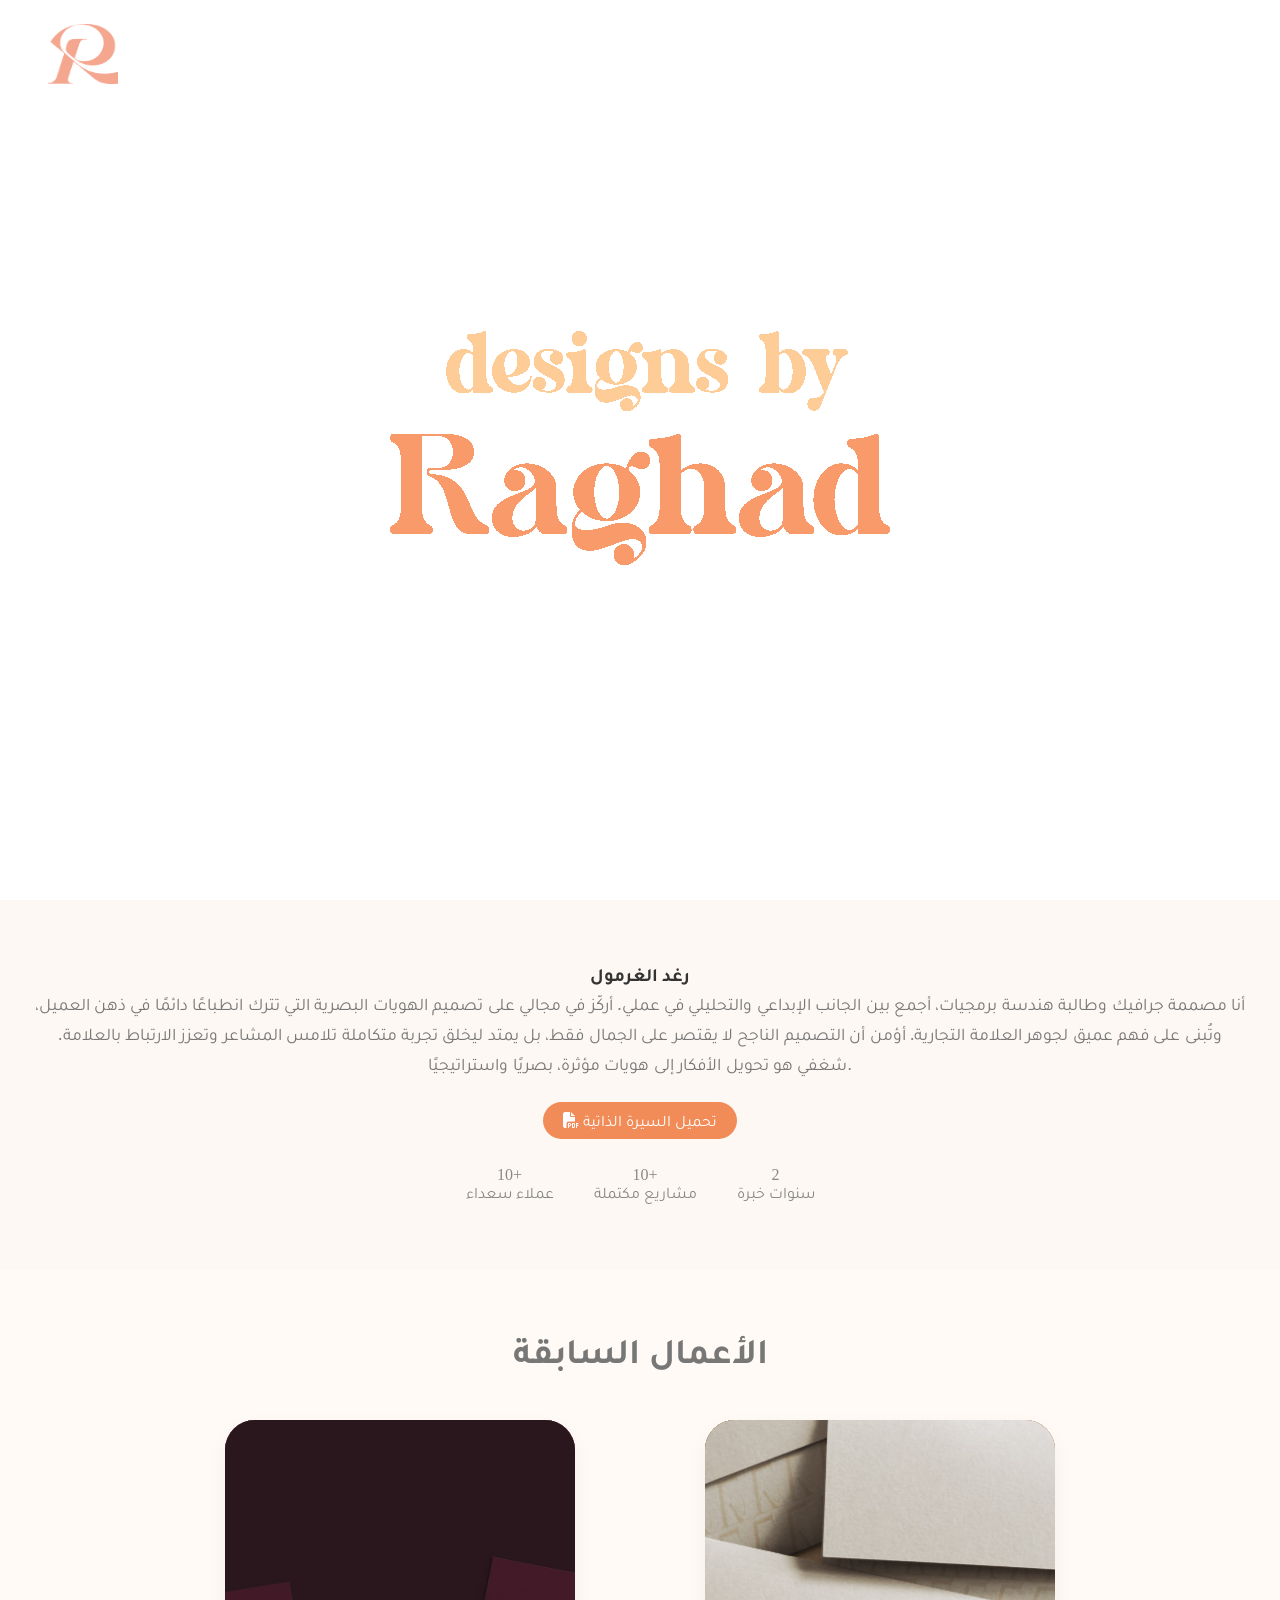
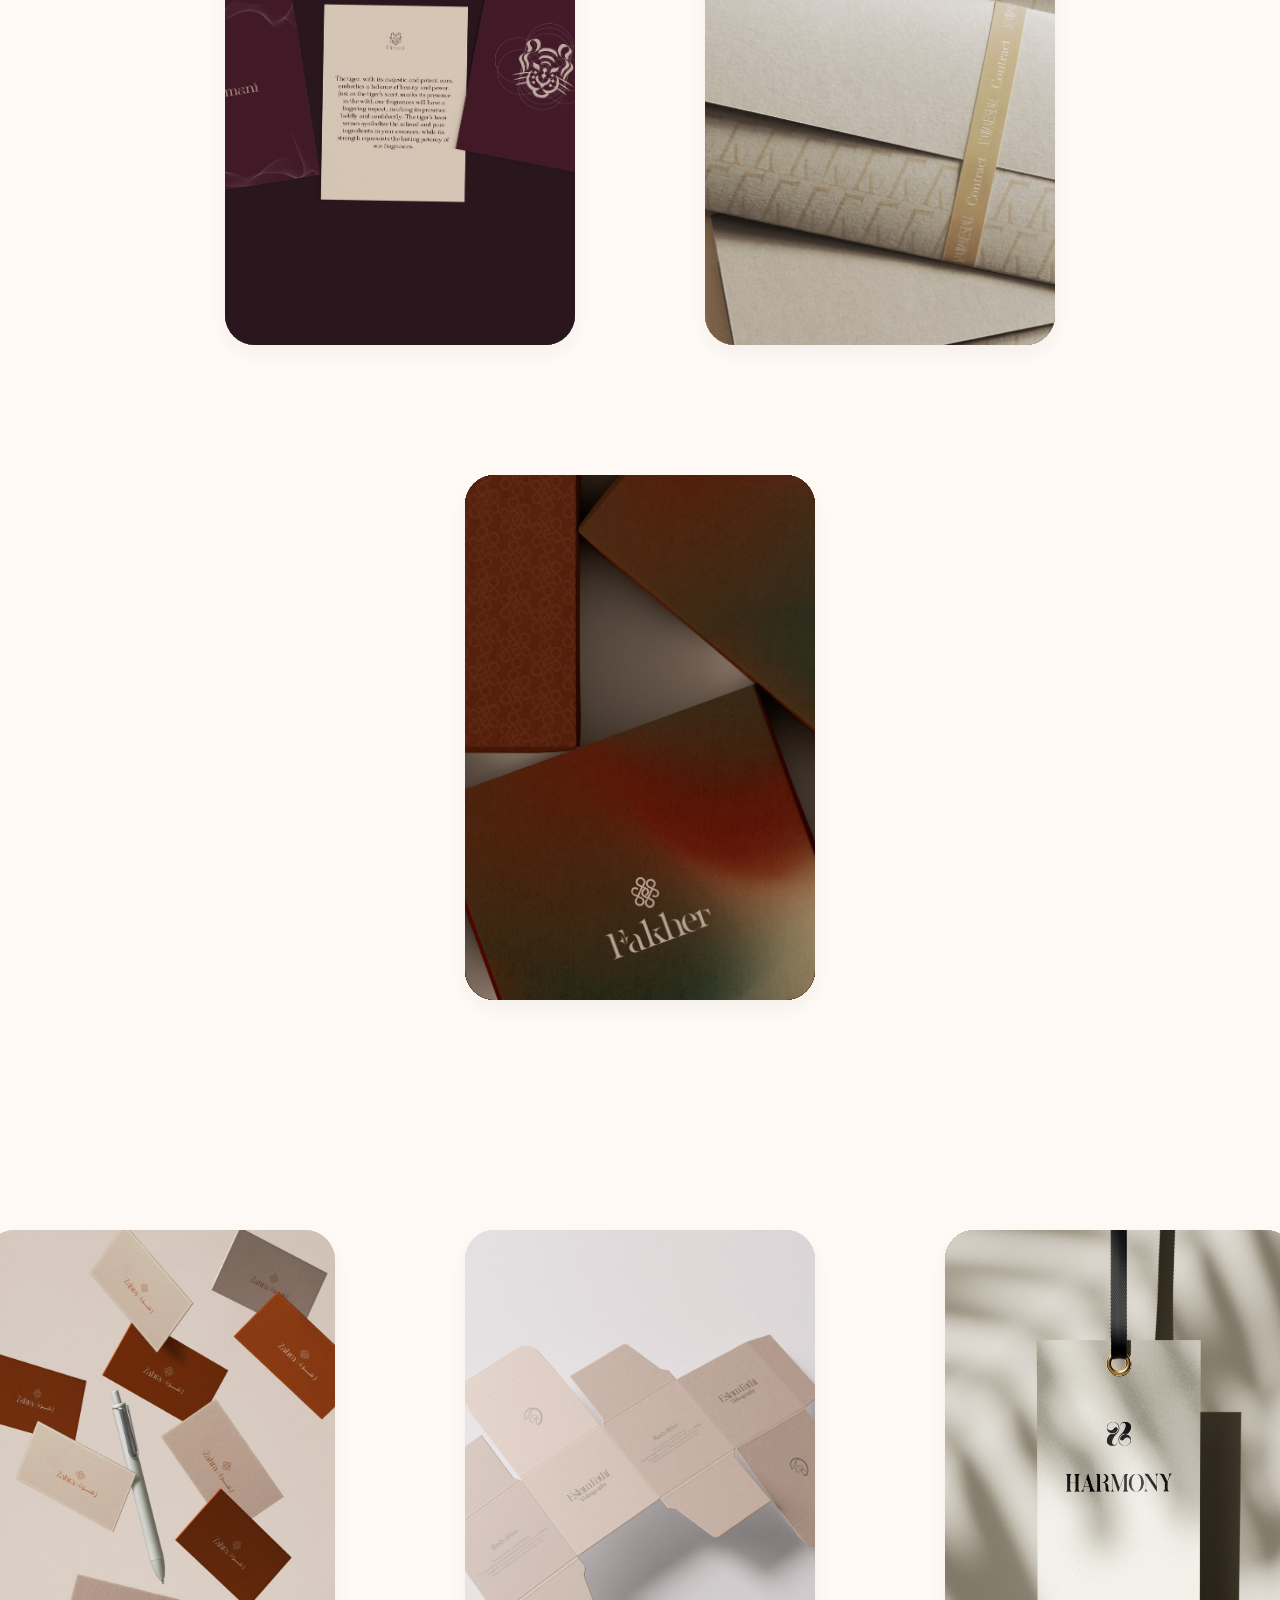
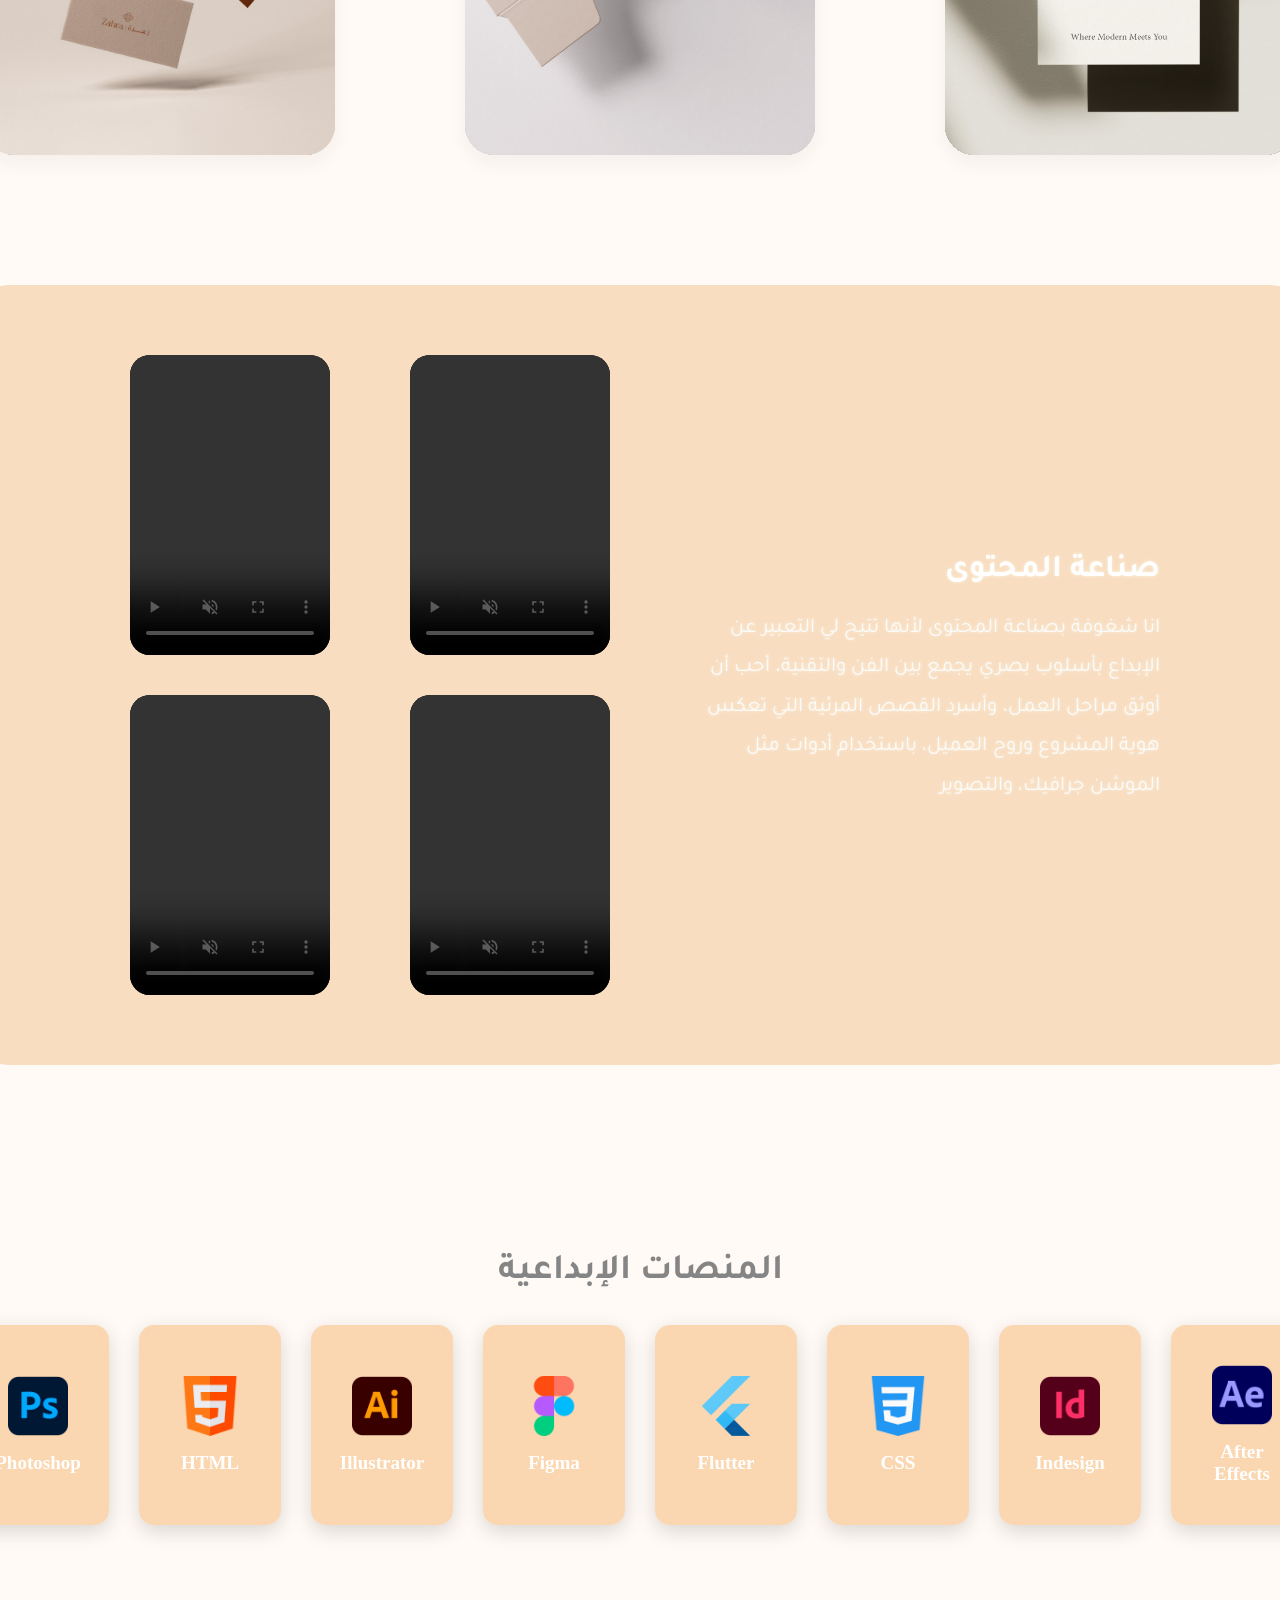
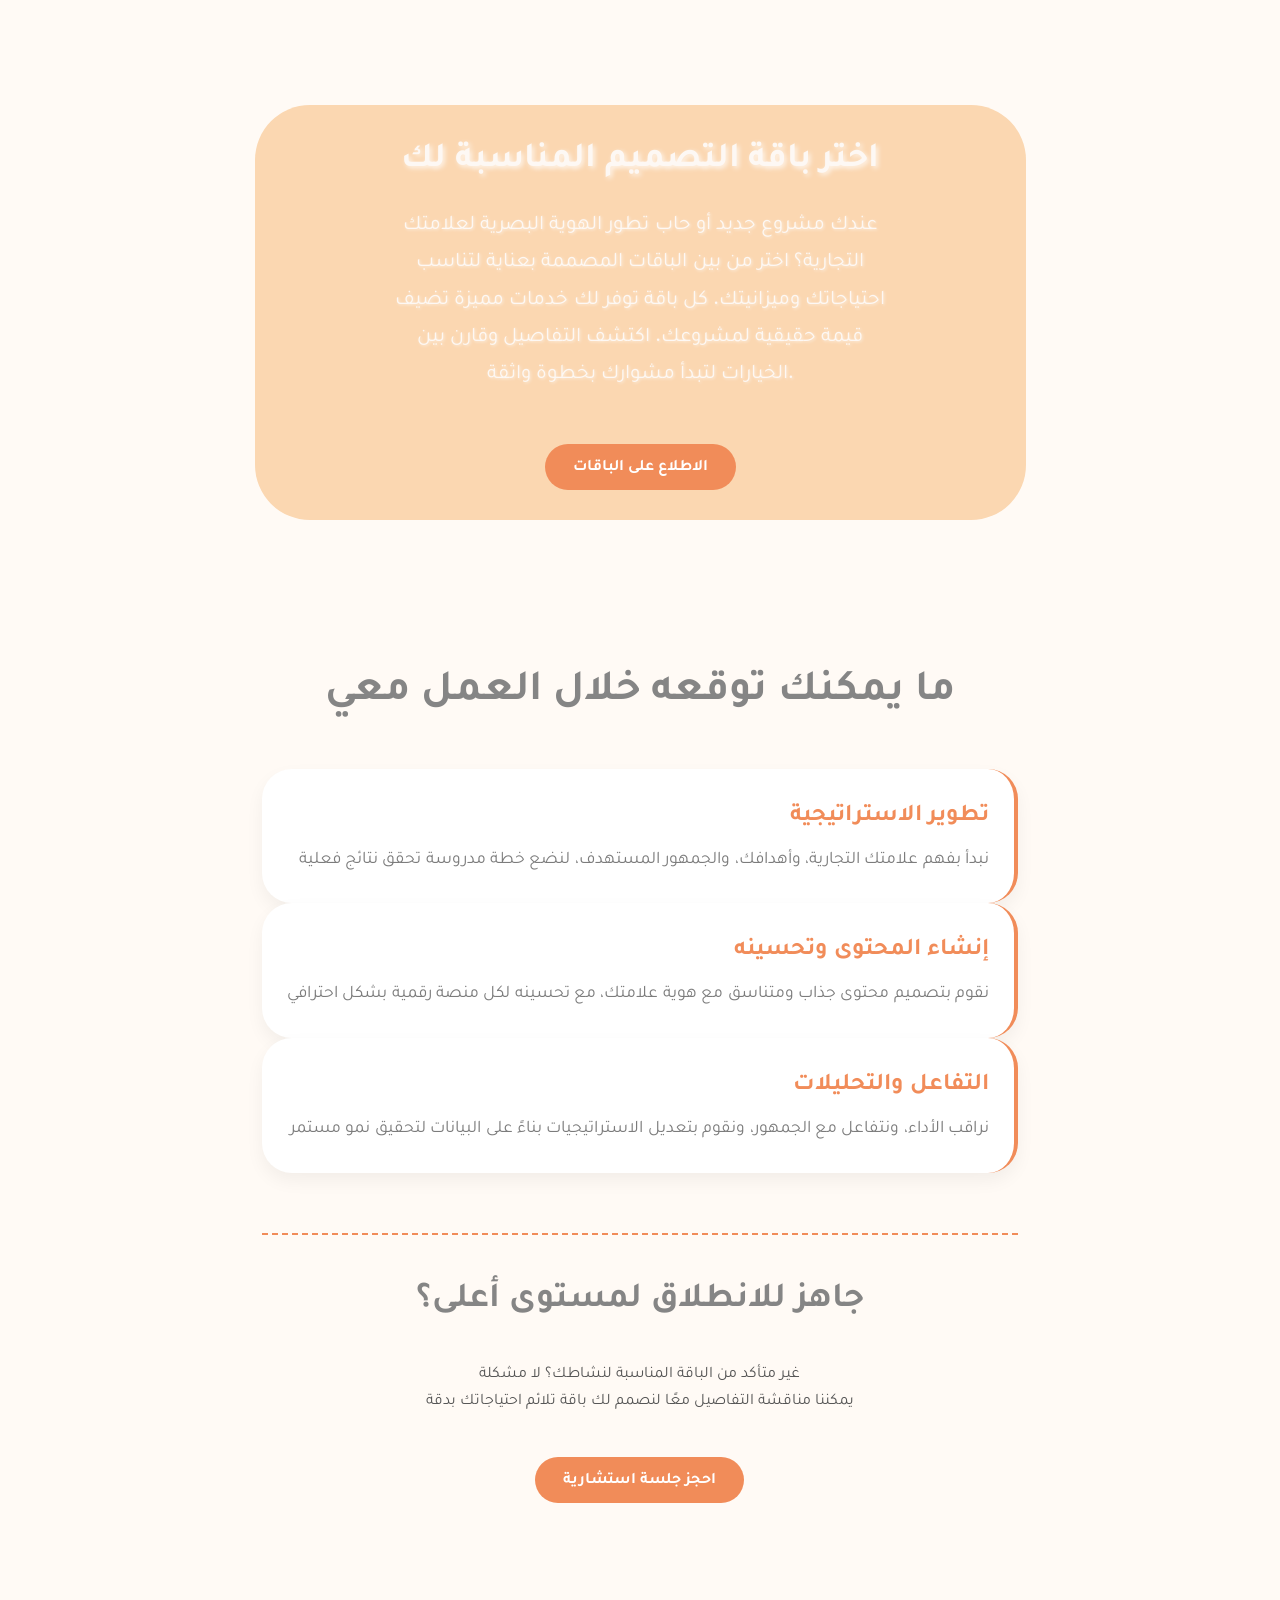
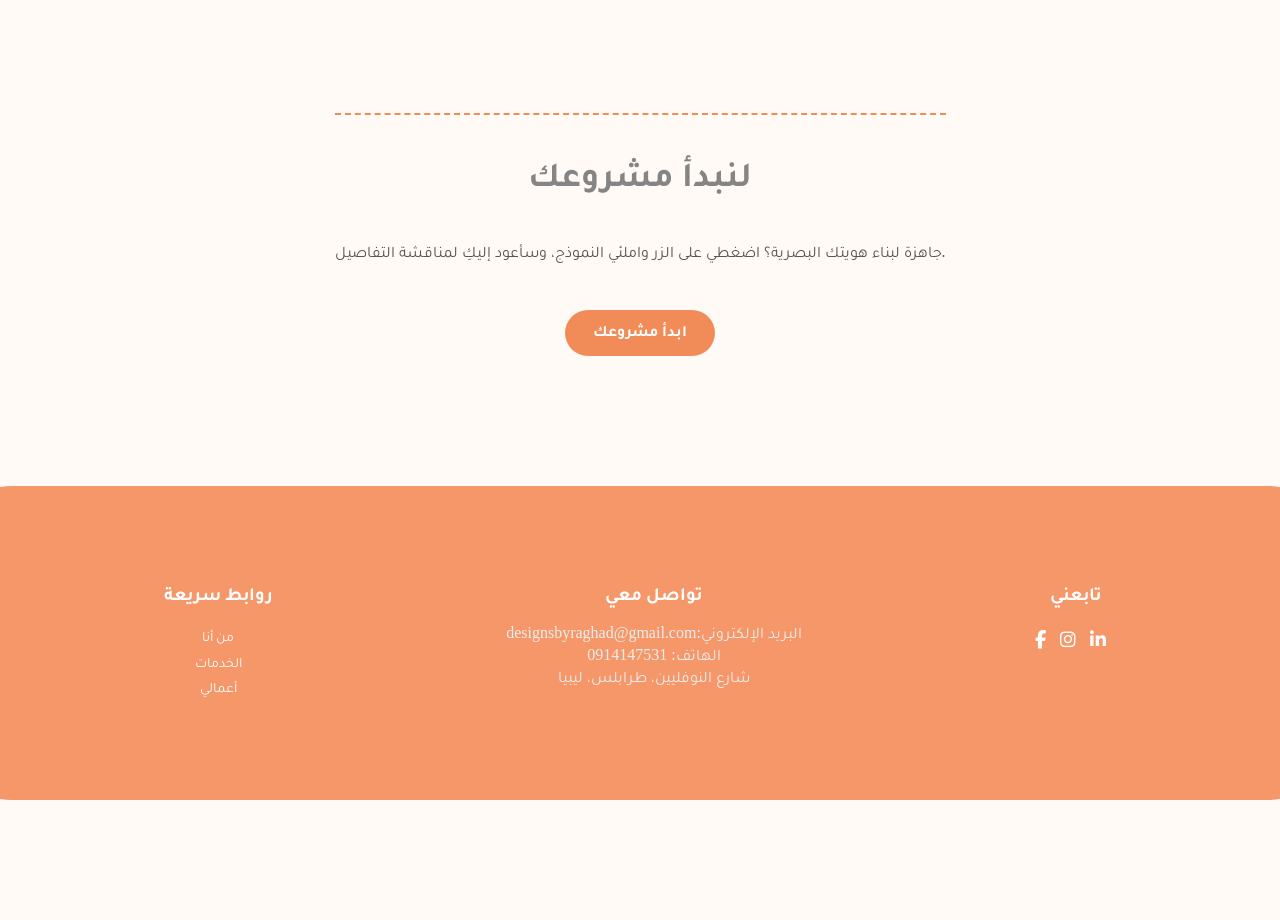
==== index.html @ 09b7739d "Initial commit" ====
<!DOCTYPE html>
<html lang="ar">

<head>
  <meta charset="UTF-8">
  <meta name="viewport" content="width=device-width, initial-scale=1.0">
  <title>رغد الغرمول | مصممة جرافيك — DesignsbyRaghad</title>
  <meta name="description" content="رغد الغرمول — مصممة جرافيك متخصصة في تصميم الهويات البصرية للعلامات التجارية. اطّلعي على أعمالي وابدئي مشروعك.">
  <!-- Social preview (after deploy, change og:image to the full https URL of the image) -->
  <meta property="og:title" content="رغد الغرمول | مصممة جرافيك — DesignsbyRaghad">
  <meta property="og:description" content="تصميم هويات بصرية تترك انطباعًا دائمًا. اطّلعي على أعمالي وابدئي مشروعك.">
  <meta property="og:image" content="images/Untitled-1.png">
  <meta property="og:type" content="website">
  <link rel="stylesheet" href="styles.css">
  <link rel="stylesheet" href="https://cdnjs.cloudflare.com/ajax/libs/font-awesome/6.5.0/css/all.min.css">
<link href="https://fonts.googleapis.com/css2?family=Tajawal:wght@400;700&display=swap" rel="stylesheet">
</head>

<body>
<header class="topbar">
  <div class="logo">
    <img src="images/Untitled-2.png" alt="شعار الموقع">

  </div>
  <nav>
    <a href="#hero">الرئيسية</a>
    <a href="#about">عنّي</a>
    <a href="#portfolio">الأعمال</a>
    <a href="#contact">تواصل</a>
    <a href="#packages-section">الخدمات</a>

  </nav>
</header>

    <!-- all your sections go here -->
  <!-- Hero Section -->
   
  <section id="hero" class="hero-banner">
    <div class="hero-content">
      <div class="logo_hero">
        <img src="images/Untitled-1.png" alt="شعار الموقع">
      </div>
    </div>
  </section>

  <section id="about" class="about-section">
    <div class="about-container">
      <div class="about-image">
      </div>
      <div class="about-text">
        <h3>رغد الغرمول</h3>
        <p>
          أنا مصممة جرافيك وطالبة هندسة برمجيات، أجمع بين الجانب الإبداعي والتحليلي في عملي. أركّز في مجالي على تصميم
          الهويات البصرية التي تترك انطباعًا دائمًا في ذهن العميل، وتُبنى على فهم عميق لجوهر العلامة التجارية. أؤمن أن
          التصميم الناجح لا يقتصر على الجمال فقط، بل يمتد ليخلق تجربة متكاملة تلامس المشاعر وتعزز الارتباط بالعلامة.
          شغفي هو تحويل الأفكار إلى هويات مؤثرة، بصريًا واستراتيجيًا. </p>
        <a href="Screenshot 2025-05-29 at 7.11.15 PM.pdf" class="pdf-button">
          <i class="fas fa-file-pdf"></i> 
          تحميل السيرة الذاتية
                  </a>
                <div class="about-stats">
            <div>
              
              10+
              <br>
              عملاء سعداء
            
            </div>
            <div>
              
              10+
              
              <br
              >مشاريع مكتملة</div>
            <div>
              2
              <br>سنوات خبرة
            </div>
          </div>
      </div>
    </div>
  </section>


  <section id=portfolio class="projects-section">

    <div class="past-work-title">
    <h1>الأعمال السابقة</h1>
    </div>


    <div class="projects-grid">

      <div class="project-box">
        <div class="slideshow-container">
          <!-- Slide images for project 1 -->
          <div class="slide fade"><img src="images/himani/himani logomark.png" /></div>
          <div class="slide fade"><img src="images/himani/himani card 1.jpg" /></div>
          <div class="slide fade"><img src="images/himani/himani box 1.jpg" /></div>
          <div class="slide fade"><img src="images/himani/box 4.jpg" /></div>
          <div class="slide fade"><img src="images/himani/3 Postcard Mockups.jpg" /></div>

        </div>
        <p class="description">تصميم عبوة منتج Himani
          تم تصميم هوية Himani لتعكس الفخامة الهادئة والغموض الراقي من خلال لون عنابي عميق، ورمزية النمر التي تجسّد
          القوة والتميّز بلمسة عصرية بسيطة
        </p>
      </div>

      <div class="project-box">
        <div class="slideshow-container">
          <!-- Slide images for project 2 -->
          <div class="slide fade"><img src="images/najla and islam/ee.png" loading="lazy" /></div>
          <div class="slide fade"><img src="images/najla and islam/1.jpg"  loading="lazy"/></div>
          <div class="slide fade"><img src="images/najla and islam/5.png" loading="lazy"/></div>
          <div class="slide fade"><img src="images/najla and islam/3.jpg"loading="lazy"/></div>
          <div class="slide fade"><img src="images/najla and islam/4.jpg" loading="lazy"/></div>
          <div class="slide fade"><img src="images/najla and islam/3.jpg" loading="lazy"/></div>
          <div class="slide fade"><img src="images/najla and islam/9.jpg" loading="lazy"/></div>
          <div class="slide fade"><img src="images/najla and islam/10.png" loading="lazy"/></div>
          <div class="slide fade"><img src="images/najla and islam/11.jpg" loading="lazy"/></div>


        </div>
        <p class="description">تم تصميم هوية Najla & Eslam لتعكس ذوقًا فنيًا راقياً وأنيقًا يجمع بين الحداثة
          والرومانسية، باستخدام ألوان ترابية وخط طباعي مميز يعكس شخصيتهما كعلامة فوتوغرافية راقية ومتفردة</p>
      </div>

      <div class="project-box">
        <div class="slideshow-container">
          <!-- Slide images for project 3 -->
          <div class="slide fade"><img src="images/fakher/888.jpg" loading="lazy"/></div>
          <div class="slide fade"><img src="images/fakher/1111.jpg" loading="lazy"/></div>
          <div class="slide fade"><img src="images/fakher/3333.jpg" loading="lazy"/></div>
          <div class="slide fade"><img src="images/fakher/5555.jpg" loading="lazy"/></div>
          <div class="slide fade"><img src="images/fakher/6666.png" loading="lazy"/></div>
          <div class="slide fade"><img src="images/fakher/6777.jpg" loading="lazy"/></div>

          <div class="slide fade"><img src="images/fakher/33333.jpg" loading="lazy"/></div>
          <div class="slide fade"><img src="images/fakher/44444.jpg" loading="lazy"/></div>
          <div class="slide fade"><img src="images/fakher/222222.jpg" loading="lazy"/></div>

        </div>
        <p class="description">تم تصميم هوية Fakher لتعكس طابعاً فاخراً ودافئاً يجمع بين البساطة والرقي، باستخدام تدرجات
          داكنة ونقوش ناعمة تعبر عن أصالة المنتج وتمنح تجربة بصرية أنيقة وغامضة</p>
      </div>



      <section class="projects-section">
        <div class="projects-grid">

          <div class="project-box">
            <div class="slideshow-container">
              <!-- Slide images for project 1 -->
              <div class="slide fade"><img src="images/zahra/2.3.png" loading="lazy"/></div>
              <div class="slide fade"><img src="images/zahra/2.6.jpg" loading="lazy"/></div>
              <div class="slide fade"><img src="images/zahra/DSS.jpg" loading="lazy"/></div>

            </div>
            <p class="description"> تم تصميم هوية Zahra لتعكس الرقة والأنوثة من خلال ألوان دافئة وخط ناعم يجمع بين
              العربي واللاتيني، مع رمز زهري بسيط يعبّر عن الجمال الطبيعي والاهتمام بالتفاصيل</p>
          </div>

          <div class="project-box">
            <div class="slideshow-container">
              <!-- Slide images for project 2 -->
              <div class="slide fade"><img src="images/eslam/logo .png" loading="lazy" /></div>
              <div class="slide fade"><img src="images/eslam/eslam b card 2_.jpg" loading="lazy"/></div>
              <div class="slide fade"><img src="images/eslam/eslam b card 2_.jpg" loading="lazy"/></div>
              <div class="slide fade"><img src="images/eslam/eslam box_.jpg" loading="lazy"/></div>
              <div class="slide fade"><img src="images/eslam/eslam flash.png" loading="lazy"/></div>
              <div class="slide fade"><img src="images/eslam/mc.jpg" loading="lazy"/></div>

            </div>
            <p class="description">تم تصميم هوية Eslam Fathi بأسلوب ناعم وراقٍ يعكس الاحترافية والهدوء، من خلال استخدام
              ألوان حيادية وشعار خطي أنيق يبرز الطابع الفني لصانع الأفلام</p>
          </div>

          <div class="project-box">
            <div class="slideshow-container">
              <!-- Slide images for project 3 -->
              <div class="slide fade"><img src="images/harmony/bo.jpg" loading="lazy"/></div>
              <div class="slide fade"><img src="images/harmony/box  harmony copy.png" loading="lazy"/></div>
              <div class="slide fade"><img src="images/harmony/box harmony 2.jpg" loading="lazy"/></div>
              <div class="slide fade"><img src="images/harmony/boxes harmony.jpg" loading="lazy" /></div>
              <div class="slide fade"><img src="images/harmony/d.jpg" loading="lazy"/></div>
              <div class="slide fade"><img src="images/harmony/harmony card.jpg" loading="lazy"/></div>

              <div class="slide fade"><img src="images/harmony/harmony tag.jpg" loading="lazy"/></div>
              <div class="slide fade"><img src="images/harmony/harmony with shadow.jpg" loading="lazy"/></div>
              <div class="slide fade"><img src="images/harmony/Screenshot 2024-10-12 at 12.46.05 AM.jpg" loading="lazy"/></div>


            </div>
            <p class="description">تم تصميم هوية Eslam Fathi بأسلوب ناعم وراقٍ يعكس الاحترافية والهدوء، من خلال استخدام
              ألوان حيادية وشعار خطي أنيق يبرز الطابع الفني لصانع الأفلام</p>
          </div>








          <!-- Updated Video Showcase -->
          <section class="video-showcase" data-aos="fade-up">
            <div class="video-grid">
              <div class="phone-frame">
                <video controls autoplay muted loop>
                  <source src="images/copy_84C3EAAC-58D9-4607-92FA-13ABE4C4A8EF.mp4" type="video/mp4">
                </video>
              </div>
              <div class="phone-frame">
                <video controls autoplay muted loop>
                  <source src="images/copy_620C9C34-3C72-4466-899D-819E73AB4112 copy.mp4" type="video/mp4">
                </video>
              </div>
              <div class="phone-frame">
                <video controls autoplay muted loop>
                  <source src="images/copy_B043ACD1-3E34-445D-9911-CB0FAE8F16E0.mp4" type="video/mp4">
                </video>
              </div>
              <div class="phone-frame">
                <video controls autoplay muted loop>
                  <source src="images/copy_EE608FB5-1A75-4870-BC92-0D08F1DCF5B6.mp4" type="video/mp4">
                </video>
              </div>
            </div>
            <div class="content-text">
              <h2>صناعة المحتوى</h2>
              <p>انا شغوفة بصناعة المحتوى لأنها تتيح لي التعبير عن الإبداع بأسلوب بصري يجمع بين الفن والتقنية. أحب أن
                أوثق مراحل العمل، وأسرد القصص المرئية التي تعكس هوية المشروع وروح العميل، باستخدام أدوات مثل الموشن
                جرافيك، والتصوير </p>
            </div>
          </section>

<!-- skills section -->
<section class="skills-section">
  <div class="skills-section-title">
    <h2>المنصات الإبداعية</h2>
  </div>
  <div class="skills-container">

    <!-- Photoshop -->
    <div class="skill-card">
      <div class="card-inner">
        <div class="card-front">
          <div class="icon-top">
            <img src="images/skill logos/photoshop.png" alt="Photoshop" class="icon-img">
          </div>
          <h3>Photoshop</h3>
        </div>
        <div class="card-back">
          <p>تحرير الصور باحترافية وتصميم عناصر الهويات البصرية والبوسترات الإبداعية.</p>
        </div>
      </div>
    </div>

    <!-- HTML -->
    <div class="skill-card">
      <div class="card-inner">
        <div class="card-front">
          <div class="icon-top">
            <img src="images/skill logos/html.png" alt="HTML" class="icon-img">
          </div>
          <h3>HTML</h3>
        </div>
        <div class="card-back">
          <p>كتابة هيكل صفحات الويب بطريقة منظمة ومتوافقة مع أفضل ممارسات التطوير.</p>
        </div>
      </div>
    </div>

    <!-- Illustrator -->
    <div class="skill-card">
      <div class="card-inner">
        <div class="card-front">
          <div class="icon-top">
            <img src="images/skill logos/illustrator.png" alt="Illustrator" class="icon-img">
          </div>
          <div class="title-bottom">
            <h3>Illustrator</h3>
          </div>
        </div>
        <div class="card-back">
          <p>تصميم الشعارات والرسومات المتجهة بدقة عالية لهويات بصرية احترافية.</p>
        </div>
      </div>
    </div>

    <!-- Figma -->
    <div class="skill-card">
      <div class="card-inner">
        <div class="card-front">
          <div class="icon-top">
            <img src="images/skill logos/figma.png" alt="Figma" class="icon-img">
          </div>
          <div class="title-bottom">
            <h3>Figma</h3>
          </div>
        </div>
        <div class="card-back">
          <p>تصميم واجهات المستخدم UI/UX وبناء نماذج تفاعلية تسهّل عرض الأفكار.</p>
        </div>
      </div>
    </div>

    <!-- Flutter -->
    <div class="skill-card">
      <div class="card-inner">
        <div class="card-front">
          <div class="icon-top">
            <img src="images/skill logos/flutter-logo-sharing.png" alt="Flutter" class="icon-img">
          </div>
          <div class="title-bottom">
            <h3>Flutter</h3>
          </div>
        </div>
        <div class="card-back">
          <p>بناء تطبيقات موبايل متجاوبة باستخدام Flutter وDart لتجربة سلسة.</p>
        </div>
      </div>
    </div>

    <!-- CSS -->
    <div class="skill-card">
      <div class="card-inner">
        <div class="card-front">
          <div class="icon-top">
            <img src="images/skill logos/css-3.png" alt="CSS" class="icon-img">
          </div>
          <div class="title-bottom">
            <h3>CSS</h3>
          </div>
        </div>
        <div class="card-back">
          <p>تنسيق صفحات الويب باحترافية لتحقيق مظهر جذاب ومتجاوب على جميع الأجهزة.</p>
        </div>
      </div>
    </div>

    <!-- InDesign -->
    <div class="skill-card">
      <div class="card-inner">
        <div class="card-front">
          <div class="icon-top">
            <img src="images/skill logos/indesign.png" alt="Indesign" class="icon-img">
          </div>
          <div class="title-bottom">
            <h3>Indesign</h3>
          </div>
        </div>
        <div class="card-back">
          <p>تصميم المجلات والبروشورات وملفات العرض بأسلوب أنيق ومنظم للطباعة.</p>
        </div>
      </div>
    </div>

    <!-- After Effects -->
    <div class="skill-card">
      <div class="card-inner">
        <div class="card-front">
          <div class="icon-top">
            <img src="images/skill logos/after-effects.png" alt="After Effects" class="icon-img">
          </div>
          <div class="title-bottom">
            <h3>After Effects</h3>
          </div>
        </div>
        <div class="card-back">
          <p>إنشاء موشن جرافيك احترافي وتحريك عناصر التصميم بلمسة إبداعية جذابة.</p>
        </div>
      </div>
    </div>
    
</section>

<section id="packages-section" class="design-packages-text-intro">
  <!-- الزر في اليسار -->

  <!-- النص في اليمين -->
  <div class="text-content">
    <h2>اختر باقة التصميم المناسبة لك</h2>
    <p>
      عندك مشروع جديد أو حاب تطور الهوية البصرية لعلامتك التجارية؟  
      اختر من بين الباقات المصممة بعناية
       لتناسب احتياجاتك وميزانيتك.  
      كل باقة توفر لك خدمات مميزة تضيف قيمة حقيقية لمشروعك.  
      اكتشف التفاصيل وقارن بين الخيارات لتبدأ مشوارك بخطوة واثقة.
    </p>
  </div>

  <div class="packages-button">
    <a href="package1.html" class="btn book-call">الاطلاع على الباقات</a>
  </div>

</section>
<!-- <section>

<div class="packages-button">

              <a href="#contact" class="btn book-call">احجز جلسة استشارية</a>



</div>

</section> -->


<!-- work process  -->
          <section class="work-process-section">
            <h2 class="section-title"> ما يمكنك توقعه خلال العمل معي</h2>
            <div class="work-step">
              <h3>تطوير الاستراتيجية </h3>
              <p>نبدأ بفهم علامتك التجارية، وأهدافك، والجمهور المستهدف، لنضع خطة مدروسة تحقق نتائج فعلية</p>
            </div>
            <div class="work-step">
              <h3>إنشاء المحتوى وتحسينه </h3>
              <p>نقوم بتصميم محتوى جذاب ومتناسق مع هوية علامتك، مع تحسينه لكل منصة رقمية بشكل احترافي</p>
            </div>
            <div class="work-step">
              <h3>التفاعل والتحليلات </h3>
              <p>نراقب الأداء، ونتفاعل مع الجمهور، ونقوم بتعديل الاستراتيجيات بناءً على البيانات لتحقيق نمو مستمر</p>
            </div>

           <div class="call-to-action">
              <h2>جاهز للانطلاق لمستوى أعلى؟ </h2>
              <p class="note">
                غير متأكد من الباقة المناسبة لنشاطك؟ لا مشكلة<br>
                يمكننا مناقشة التفاصيل معًا لنصمم لك باقة تلائم احتياجاتك بدقة
              </p>
              <a href="https://forms.gle/2AmFXRpHBomiihF49" class="btn book-call" target="_blank">احجز جلسة استشارية</a>
</div>
          </section>










<!-- Contact Section (leads go to the Odoo form) -->
<section id="contact" class="contact-section">
  <div class="call-to-action">
    <h2>لنبدأ مشروعك</h2>
    <p class="note">
      جاهزة لبناء هويتك البصرية؟ اضغطي على الزر واملئي النموذج، وسأعود إليكِ لمناقشة التفاصيل.
    </p>
    <!-- ▼ استبدلي ODOO_FORM_URL_HERE برابط نموذج التواصل من Odoo بعد نشره ▼ -->
    <a href="ODOO_FORM_URL_HERE" class="btn book-call" target="_blank" rel="noopener">ابدأ مشروعك</a>
  </div>
</section>


<section class="footer">
  <footer class="footer">
    <div class="footer-container">

      <!-- الروابط السريعة -->
      <div class="footer-column">
        <h3>روابط سريعة</h3>
        <ul>
          <li><a href="#about">من أنا</a></li>
          <li><a href="#services">الخدمات</a></li>
          <li><a href="#portfolio">أعمالي</a></li>
        </ul>
      </div>

      <!-- معلومات التواصل -->
      <div class="footer-column">
        <h3>تواصل معي</h3>
        <p>designsbyraghad@gmail.com:البريد الإلكتروني </p>
        <p>الهاتف: 0914147531</p>
        <p>شارع النوفليين، طرابلس، ليبيا</p>
      </div>

      <!-- وسائل التواصل الاجتماعي -->
      <div class="footer-column">
        <h3>تابعني</h3>
        <div class="social-icons">
          <a href="https://www.facebook.com/share/19gzvvCXbX/?mibextid=wwXIfr"><i class="fab fa-facebook-f"></i></a>
          <a href="https://www.instagram.com/designsbyraghad?igsh=MTM1amcyNnMxZmZzYQ%3D%3D&utm_source=qr"><i class="fab fa-instagram"></i></a>
          <a href="https://www.linkedin.com/in/raghad-elgharmool-823266227?utm_source=share&utm_campaign=share_via&utm_content=profile&utm_medium=ios_app"><i class="fab fa-linkedin-in"></i></a>
        </div>
      </div>

    </div>
  </footer>
</section>


</body>

</html>
---- styles.css ----
/* Reset and Base */
* {
  box-sizing: border-box;
  margin: 0;
  padding: 0;
}
body {
  font-family: 'Playfair Display', serif, 'Tajawal' ;
 min-height: 100vh;
  display: flex;
  flex-direction: column;
  color: #333;
}



@font-face {
  font-family: 'NaveidArabic';
  src: url('typography/AligarhArabicFREEPERSONALUSE-ExtraBold.otf') format('opentype');
  font-weight: normal;
  font-style: normal;
}/* Hero Banner */
/* هذا الجزء مسؤول على البانر اللي في بداية الصفحة */







.hero-banner {
              background-image: url('images/IMG_2189.PNG'); /* الصورة الخلفية - حط الصورة اللي تبيها */
              background-size: cover; /* تخلي الصورة تعبي الخلفية كلها */
              background-position: center; /* يخلي الصورة تتركز في الوسط */
              display: flex; /* باش نقدر نرتب العناصر اللي داخل */
              align-items: center; /* يخلي المحتوى في نص العمود */
              color: white; /* اللون الافتراضي للنصوص */
              text-align: center; /* يخلي النصوص تيجي في الوسط */
            }

            /* نفس الكلاس متكرر - الأفضل تدمجهم مع بعض */
            /* هنا نكمل التنسيق ونحط ارتفاع البانر */
            .hero-banner {
              justify-content: center; /* يخلي المحتوى في نص الصف */
              height: 100vh; /* يخلي البانر ياخذ ارتفاع الشاشة بالكامل */
            }

            /* تنسيق شعارك اللي داخل البانر */
            .hero-content .logo img {
              width: 90px; /* العرض متاع الشعار */
              height: 90px; /* الطول متاع الشعار */
            }

            /* تنسيق الشعار اللي فوق في التوب بار  */
            .logo img {
              height: 60px; 
              width: 70px; 
            }

.topbar {
          position: absolute; /* يخلي التوب بار فوق المحتوى، بس  يثبت لما تنزل */
          top: 0;
          left: 0;
          width: 100%;
          background: transparent; /* make it see-through */
          padding: 24px 48px;

            display: flex;
          justify-content: space-between;
          align-items: center;
          z-index: 1; 
          /* makes the topbar on top */
           /* مهم باش ما يغطيه شي ثاني من الصفحة */

        }

       

        .topbar nav a {
          margin-left: 2rem;
          text-decoration: none;
          color: white; /* important for visibility */
          font-weight: 500;
          transition: 0.3s;  /* يخلي التغيير في اللون يصير ناعم مش فجأة */
        }

        .topbar nav a:hover {
          color: #f18c59; /* لون يوضح وقت التفاعل */
}



  






.about-section {
          background-color: #fdf8f4;
          padding: 4rem 2rem;
          text-align: center; /* center everything by default */
        }
        .elevated {
          background-color: #fffaf5; /* your beige color */
          margin-top: -80px;  /* يرفع السيكشن لفوق شوي باش يدخل شوية فوق البانر مثلاً */
          padding: 60px 30px;
          border-radius: 30px;
          /* z-index: 10;
          position: relative; */
        }

        */
        /* .about-text h2 {
          font-size: 1.5rem;
          margin-bottom: 0.3rem;
        } */

        .about-text h3 {
          font-size: 2.5rem;
          font-weight: bold;
          margin-bottom: 1rem;
          color:dimgray;
          font-family: 'Aligarh', sans-serif;
          font-family: MyCustomFont;
        }

        .about-text p {
          font-size: 1.1rem;
          line-height: 1.7;
          margin-bottom: 2rem;
          color:#777;


        }

        .about-stats {
                     /* تخليهم بحدا بعض بدل من فوق بعض  */

          display: flex; 
          justify-content: center;
          gap: 2.5rem;
          flex-wrap: wrap;
          margin-top: 32px;
          color:#888;

        }




.video-showcase {
        background-color: #f8ddc1;
        padding: 40px 130px;
        display: flex;       /* يخلي الفيديو والنص جنب بعض */
        align-items: center;              /* يخلي المحتوى في نص الخط العمودي */
        border-radius: 40px;
        box-shadow: 0 20px 20px  rgba(0, 0, 0, 0) ;
      }
      .video-grid {
        display: grid;                                 /* استخدام grid لتنظيم الفيديوات */
        grid-template-columns: repeat(2, 240px);       /* عمودين، كل واحد 240px */
        grid-gap: 40px;                                /* المسافة بين الفيديوات */
        padding: 30px;
      }
      .phone-frame {
        width: 200px;
        height: 300px;
        border-radius: 20px;
        overflow: hidden;
        box-shadow: 0 20px 20px rgba(0, 0, 0, 0);
        
        background: #000;
      }
      .phone-frame video {
        width: 100%;
        height: 100%;
        object-fit:contain;
      }
      .content-text {
        max-width: 500px; 
        padding: 20px;
        text-align: right;
        /* for the text glow effect  */
        text-shadow: 0 0 3.5px rgb(251, 244, 223); 

  


      }
      .content-text h2 {
        font-size: 2rem;
        color: #ffffff;
        margin-bottom: 15px;

      }
      .content-text p {
        font-size: 1.3rem;
        color: #fbfbfb;
        line-height: 1.9;
      }
      
.projects-section {
        text-align: center;
        padding: 60px 40px;
        background-color: #fffaf5;
      }
      .past-work-title{

      color: #777;
       font-size: 1.5rem;


      }

      .projects-grid {
        /* makes the slides beside each other not in a row */
        display: flex;
        justify-content: center;
        flex-wrap: wrap;
         /* flex-wrap: wrap allows the items to wrap onto new lines on smaller screens. */
        gap: 130px;
        margin-top: 40px;
      }

      
      .project-box {
        border-radius: 30px;
        /* Ensures that anything inside the box that exceeds its boundaries  gets clipped/cut off. */
        overflow: hidden;

        transition: transform 0.4s , box-shadow 0.4s;
        /* transform and box-shadow will change over 0.4 seconds with an ease */
        /* This is what makes the hover animation feel smooth when the card “lifts up.” */
        width: 350px;
        /* Combined with aspect-ratio, this defines the shape of the box. */
        aspect-ratio: 4 / 6;
        background-color: #fff;
        box-shadow: 0 8px 20px rgba(40, 39, 39, 0.05);
        display: flex;
        flex-direction: column;
        /* Turns the box into a Flexbox container. */
        /* arranges child elements vertically from top to bottom */
      }

      .project-box:hover {
        transform: translateY(-13px) scale(1.10);
          /* وقت ما تمرر الماوس على البوكس، يطلع لفوق 13px ويكبر بنسبة 10% */
          box-shadow: 0 20px 40px rgba(0, 0, 0, 0.2);
            /* يزيد من قوة الظل باش يبين إنه طالع من الشاشة، يعطيه تأثير 3D خفيف */

      }

     .slideshow-container {
              width: 100%;
              height: 100%;
              position: relative;

  /* ضروري باش نقدر نحط الصور داخله بـ position: absolute؛
     يعني الصور تنحط فوق بعض وداخل نفس الحاوية */

            }

/* 
            	لأن 
              .slideshow-container فيها position: relative، توا absolute معناها إن كل .slide راح ينحط فوق بعضه داخلها.
		هذا مهم باش نقدر نتحكم في ظهور كل صورة بوقتها. */

            .slide {
              position: absolute;    /* يخلي كل سلايد (صورة أو فيديو) يركب فوق الثاني داخل الـ .slideshow-container */
              width: 100%;
              height: 100%;  /* يخلي السلايد يعبي الحاوية بالكامل، من العرض والطول */
              animation: fadeAnimation 12s infinite;   /* يشغل أنيميشن اسمه fadeAnimation لمدة 12 ثانية ويعاود من جديد طول الوقت */

            }

            .slide img {
              width: 100%;
              height: 100%;
              object-fit: cover;
                /*  تخلي الصورة تغطي الإطار بالكامل حتى لو تضطر تقص منها شوي */

            }

            /* Description under each slideshow */
            .description {
              max-height: 0;     /* يخلي النص مخفي لأنه ما عنداش ارتفاع – يبدأ مسكر */

              font-size: small;
              color: #777;
              overflow: hidden;
              opacity: 0;
              transition: all 0.5s ease;
              padding: 0 10px; /* horizontal padding only */
            }
            .project-box:hover .description {
              /* هذا السطر يعني: لما تمرر الماوس على .project-box، يتم تطبيق هذه الخصائص على العنصر اللي داخله وعنده الكلاس .description */
              max-height: 500px; /* enough height to show full content */
              opacity: 1;
                /* يظهر النص (كان مخفي بـ opacity: 0)، توا يولي ظاهر بالكامل */
             
                padding: 15px 10px; /* restore vertical padding */
            }


.slideshow-container:hover .slide {
              /* توقف الأنيميشن وقت ما يوقف الماوس على  */
                animation-play-state: paused;
              }


            .slide:nth-child(1) { animation-delay: 0s; }
            .slide:nth-child(2) { animation-delay: 4s; }
            .slide:nth-child(3) { animation-delay: 8s; }
            .slide:nth-child(4) { animation-delay: 12s; }
             /* .slide:nth-child(5) { animation-delay: 16s; }
              .slide:nth-child(6) { animation-delay: 20s; }
            .slide:nth-child(7) { animation-delay: 24s; }
            .slide:nth-child(8) { animation-delay: 28s; }
            .slide:nth-child(9) { animation-delay: 32s; }
             .slide:nth-child(10) { animation-delay: 36; }
 */


            	/* 	كل سلايد  يتبدل بالتسلسل كل 4 ثواني. */
	/* 	وهكي يصير عندك سلايدر أوتوماتيكي ناعم يبدل الصور واحدة بواحدة. */


            @keyframes fadeAnimation {
              /* @keyframes in CSS is a rule used to
               create animations by defining how an 
               element’s styles should change at specific
                points during the animation timeline. */
              0% { opacity: 0; }
              /* Fading in */
              8% { opacity: 1; }
              /* Fully visible */
              33% { opacity: 1; }
              /* Fading out (opacity transitions from 1 to 0)*/
              41% { opacity: 0; }
              
              /* Hidden until animation loops again */
              100% { opacity: 0; }
            }
.pdf-button {


          margin-top: 20px;
          padding: 10px 20px;
          background-color: #f18c59; 
          color: #fff;
          border-radius: 20px;
          text-decoration: none;   	/* Removes the default underline that <a> tags usually have. */
          font-size: 16px;
        }
       
        .pdf-button:hover {
          background-color:#f8ddc1;
                    transition: background-color 0.3s;

        }
/* Footer Styles */




.skills-section {
              padding: 50px 20px;
              background-color: #fffaf5;
              text-align: center;
            }

            .skills-container {
              display: flex;
              
              gap: 30px;
              margin-top: 30px;

            }

            .skills-section-title{

              color: #858585;
              font-size: 24px;



            }

            .skill-card {
              width: 142px;
              height: 200px;
              perspective: 1000px;
            }

            .icon-img {
              width: 60px;
              margin-bottom: 12px;
            }

            .card-inner {
              width: 100%;
              height: 100%;
              transition: transform 0.6s;  /* يخلي الحركة (الدوران) تكون سلسة وتدوم 0.6 ثانية */
              transform-style: preserve-3d; /* ضروري باش يحافظ على الشكل الثلاثي الأبعاد وقت يقلب */
            }

            .skill-card:hover .card-inner {
            transform: rotateY(180deg); /* لما تحط الماوس على الكرت، يقلبه من اليمين لليسار بزاوية 180 درجة */
            }

            .card-front, .card-back {
              position: absolute;  /* يثبتهم فوق بعض داخل الكرت باش ينقلبو */
              width: 100%;
              height: 100%;
              border-radius: 20px;
              backface-visibility: hidden;   /* يخلي الوجه الخلفي ما يبانش وقت ما يكون مدور */
              align-items: center;
              justify-content: center;
              padding: 15px;
              color: white;
              box-shadow: 0 6px 20px rgba(0, 0, 0, 0.15);
            }
            .card-front {
              display: flex;
              flex-direction: column;
              background-color: #fbd7b1;
              border-radius: 15px;
              padding: 20px;
            }

            .card-back {
              display: flex;                 
              background-color: #f18c59;
              transform: rotateY(180deg);
              width: 100%;
              border-radius: 15px;
            }

            
            .title-bottom {
              font-size: 18px;
              color: #ffffff;
            text-align: center;    



              
            }

            .card-front h3 {
              font-size: 19px;
            }

            .card-back p {
              font-size: 14px;
              line-height: 1.6;
            }



/* footer */
.footer {
            background-color: #f59769;
            color: #eee;
            width: 100%;
            height:   100%;
              padding: 40px 40px;
              border-radius: 65px;


          }

         .footer-column li, .footer-column a {
            font-size: 14px;
            color: #fffdfd;
            text-decoration: none;
            line-height: 1.8;
            list-style: none;
          }

         

          .footer-container {
            display:flex;
            justify-content: space-around;
            margin: auto;
            padding: 0 20px;
            position: relative;
            
            
          }

          .footer-column {
            margin: 20px;
          }

          .footer-column h3 {
            margin-bottom: 15px;
            color: #fff;
            font-family: 'Tajawal';
          }

          .footer-column h2.footer-logo {
            font-size: 24px;
            color: #fff;
            margin-bottom: 10px;
          }


          /* icons design */
          .social-icons a {
            margin-right: 10px;
            color: #ffffff;
            font-size: 18px;
            transition: color 0.3s ease;
          }

          .social-icons a:hover {
            color: #fff;
          }






.work-process-section {

            background-color: #fffaf5;
            padding: 20px 20px;
            padding-top: 10px;

          }

          .section-title {
            font-size: 2.7rem;
            color: #858585;
            margin-bottom: 50px;
            font-weight: bold;
          }

          .work-step {
            background-color: #ffffff;
            border-right: 4px solid #f18c59;
            padding: 30px 25px;
            padding-bottom: 30px;
            border-radius: 30px;
            box-shadow: 0 8px 18px rgba(0, 0, 0, 0.05);
            transition: transform 0.3s ease;
            text-align: right;
          }

          .work-step:hover {
            transform: translateY(-5px);
          }

          .work-step h3 {
            font-size: 1.5rem;
            color: #f18c59;
            margin-bottom: 10px;
            font-weight: bold;
          }

          .work-step p {
            font-size: 1.1rem;
            color: #7c7c7c;
            line-height: 1.8;
          }

          .call-to-action {
            margin-top: 60px;
            padding-top: 40px;
            border-top: 2px dashed #f18c59;
          }

          .call-to-action h2 {
            font-size: 2.2rem;
            color: #858585;
            margin-bottom: 15px;
            font-weight: bold;
          }

          .note {
            font-size: 1rem;
            color: #555;
              padding-top: 20px;
            margin-bottom: 15px;
            line-height: 1.7;
          }

          .btn.book-call {
            background-color: #f18c59;
            color: white;
            text-decoration: none;
            margin-top: 30px;
            padding: 12px 28px;
            border-radius: 30px;
            font-weight: bold;
            transition: background-color 0.3s ease;
            display: inline-block;
          }

          .btn.book-call:hover {
            background-color: #f8ddc1;
          }

          /* Responsive */
          @media (max-width: 768px) {
            .work-step {
              text-align: center;
              border-right: none;
              border-bottom: 4px solid #e88d83;
            }

            .work-step h3 {
              font-size: 1.3rem;
            }

            .section-title,
            .call-to-action h2 {
              font-size: 2rem;
            }
          }

        

.packages-button{
                    align-content: center;
                              padding-top: 140px;
                              padding-bottom: 10px;
                    /* margin-top: 100px; */
                      padding-bottom: 0px;


                    justify-content: center;
                    align-items: center;

                  } 
                  .design-packages-text-intro {
                    background-color: #fbd7b1;
                    border-radius: 55px;
                    padding: 30px 30px;
                    display: flex;
                    gap: 20px;
                    flex-wrap: wrap;
                  }

                  /* محتوى النص */
                  .text-content {
                    flex: 1;
                    color: #fdf8f4;
                    text-shadow: 1px 1px 3px rgba(255, 255, 255, 0.6);
                  }

                  .text-content h2 {
                    font-size: 2.2rem;
                    margin-bottom: 20px;
                    
                    text-shadow: 2px 2px 5px rgba(255, 255, 255, 0.8);
                  }

                  .text-content p {
                    font-size: 1.3rem;
                    line-height: 1.8;
                    max-width: 500px;
                    margin: 0 auto;
                    margin-bottom: 2px;
                  }

                  /* الزر */
                  .packages-button {
                    padding-top: 2px;
                    width: 100%; /* يجعل الزر يأخذ صف لحاله */
                  }

                  .packages-button .btn {
                    background-color: #f18c59;
                    color: #fff;
                    font-size: 16px;
                    border-radius: 30px;
                    text-decoration: none;
                    transition: background-color 0.3s ease, transform 0.2s ease;
                  }

                  .packages-button .btn:hover {
                    background-color: #f8ddc1;
                    transform: scale(1.05);
}
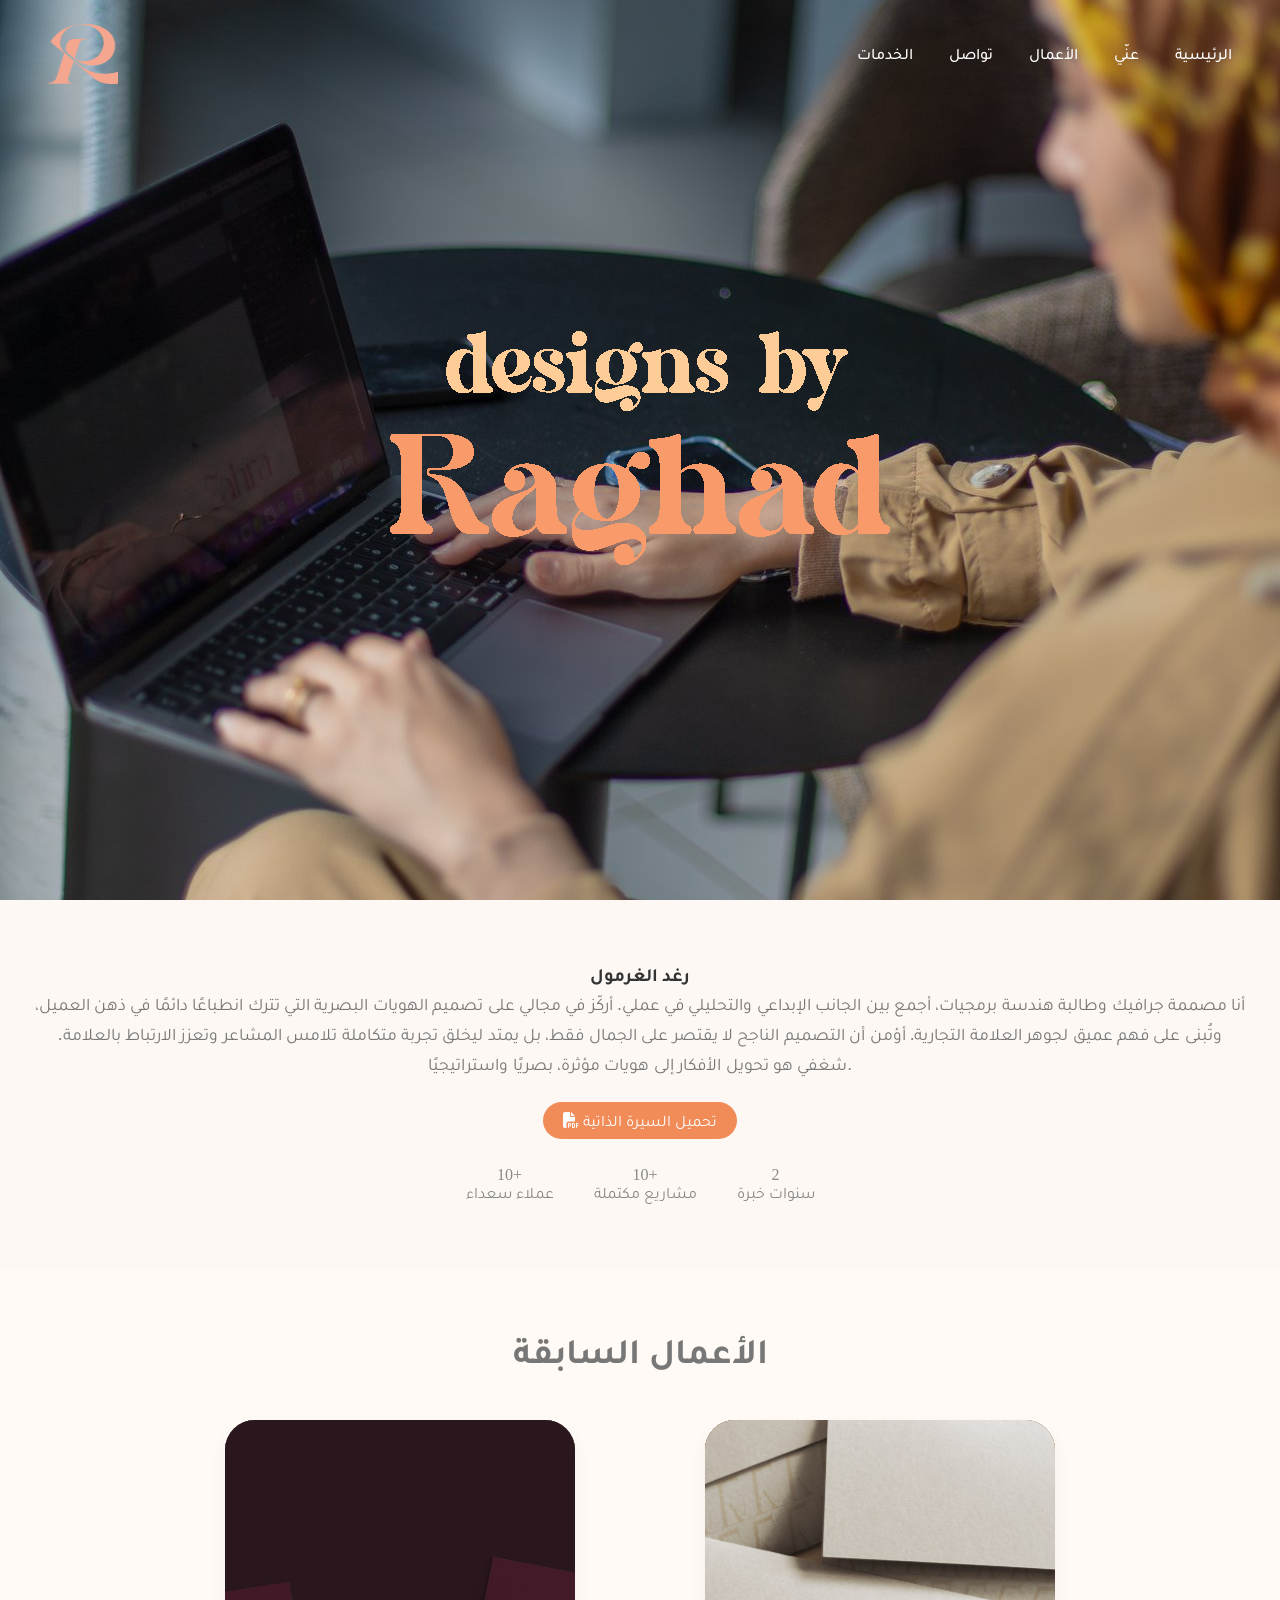
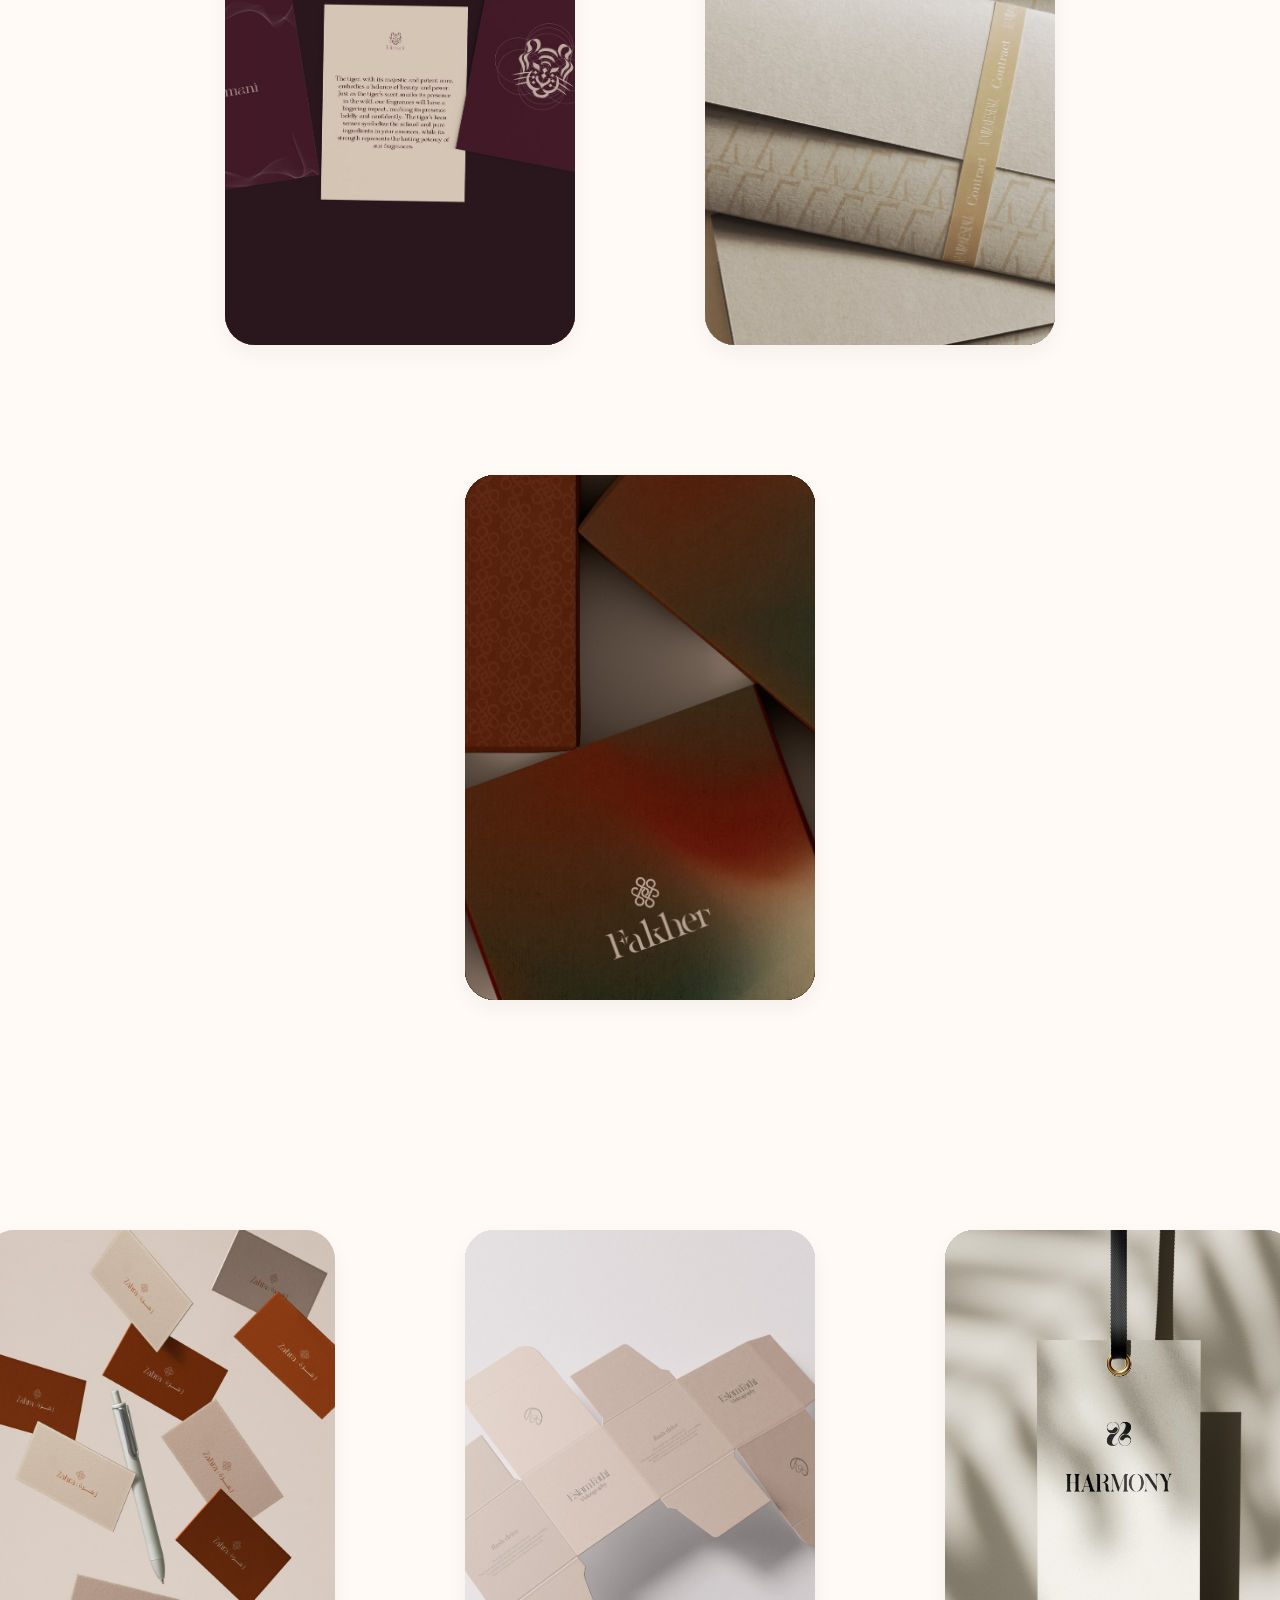
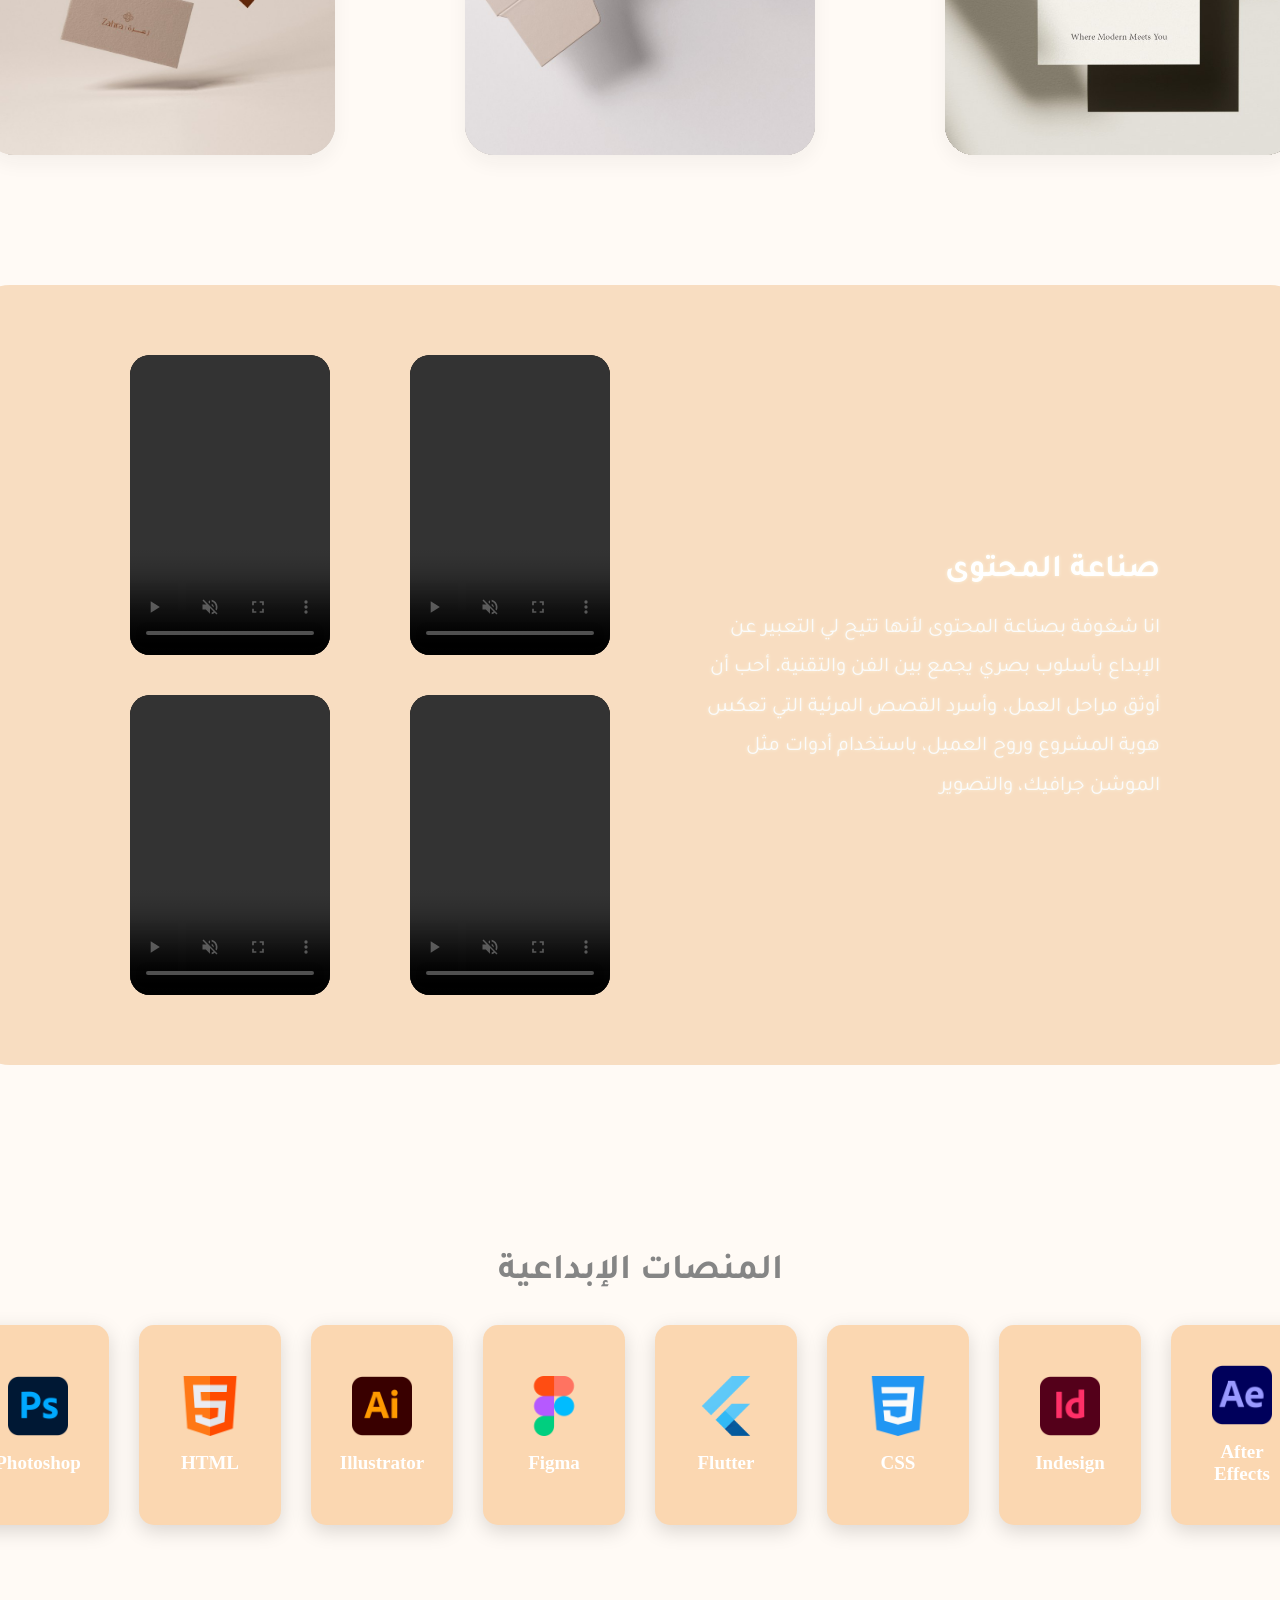
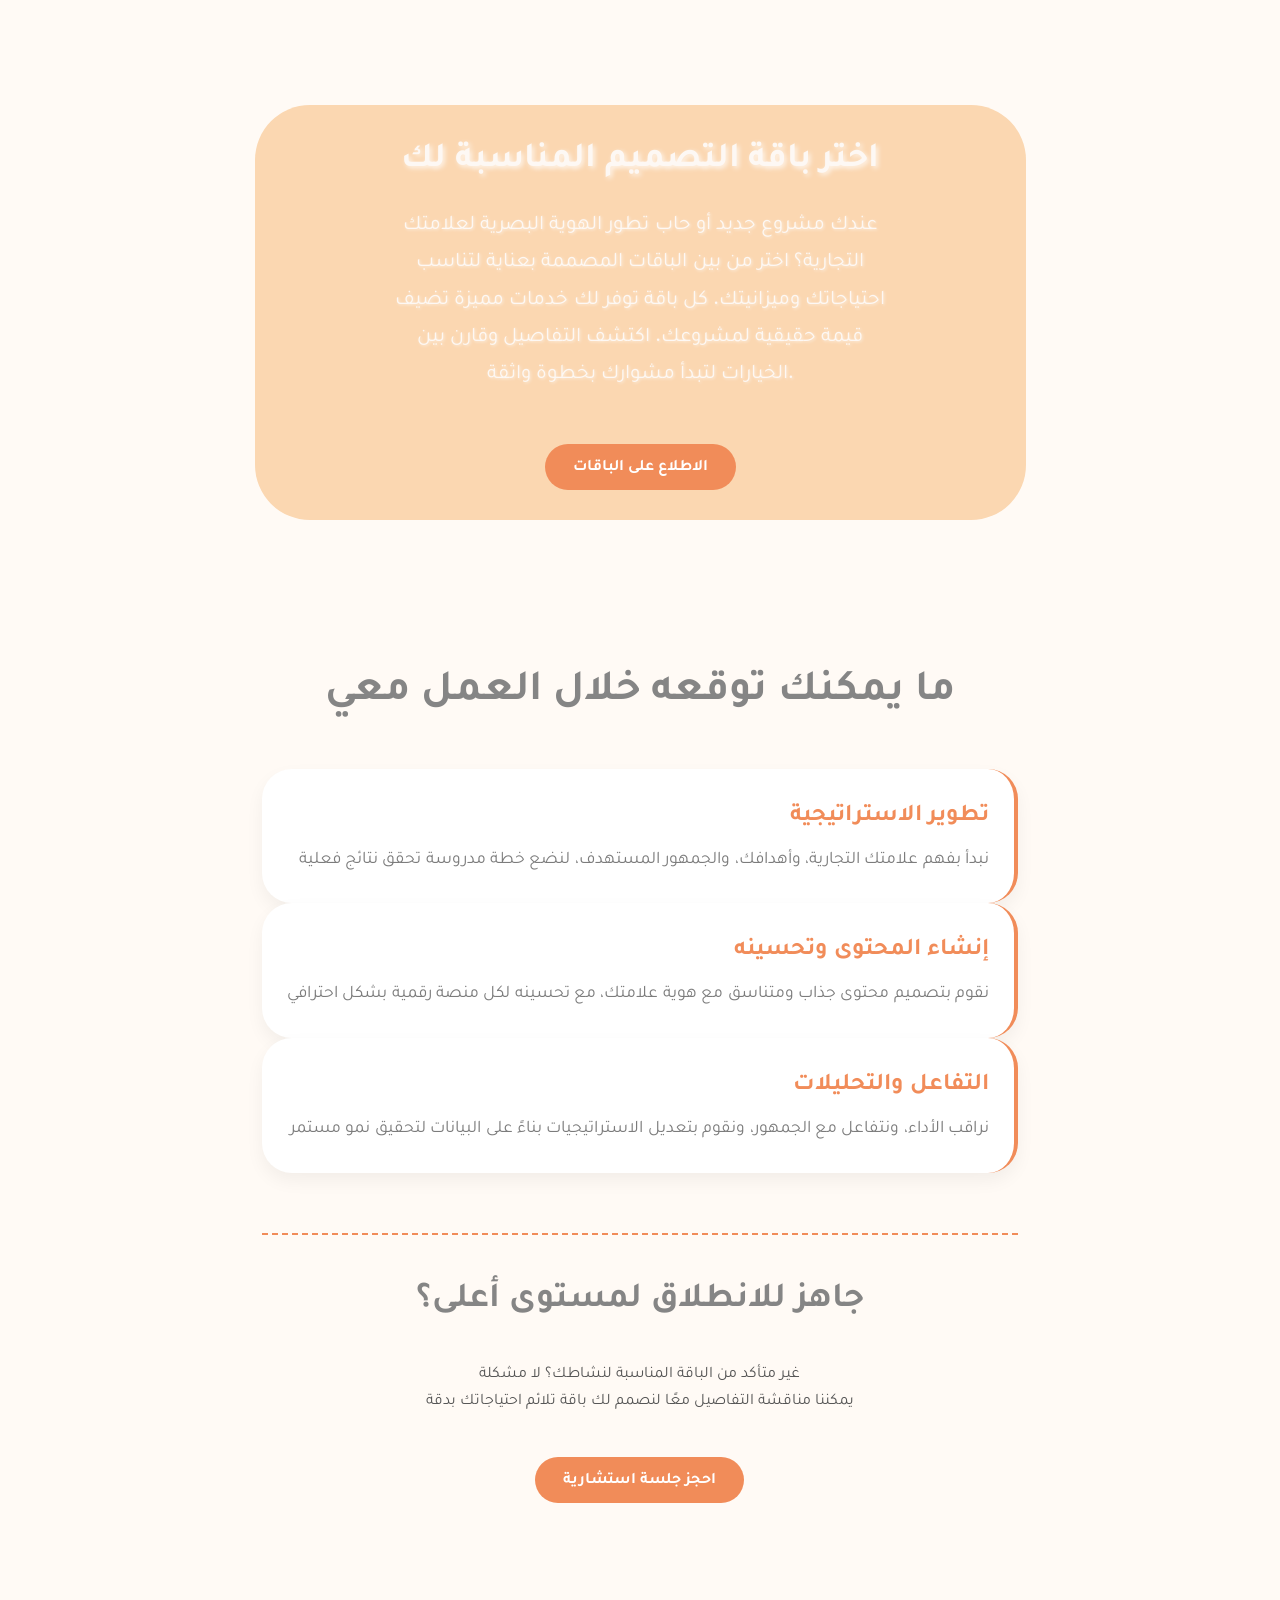
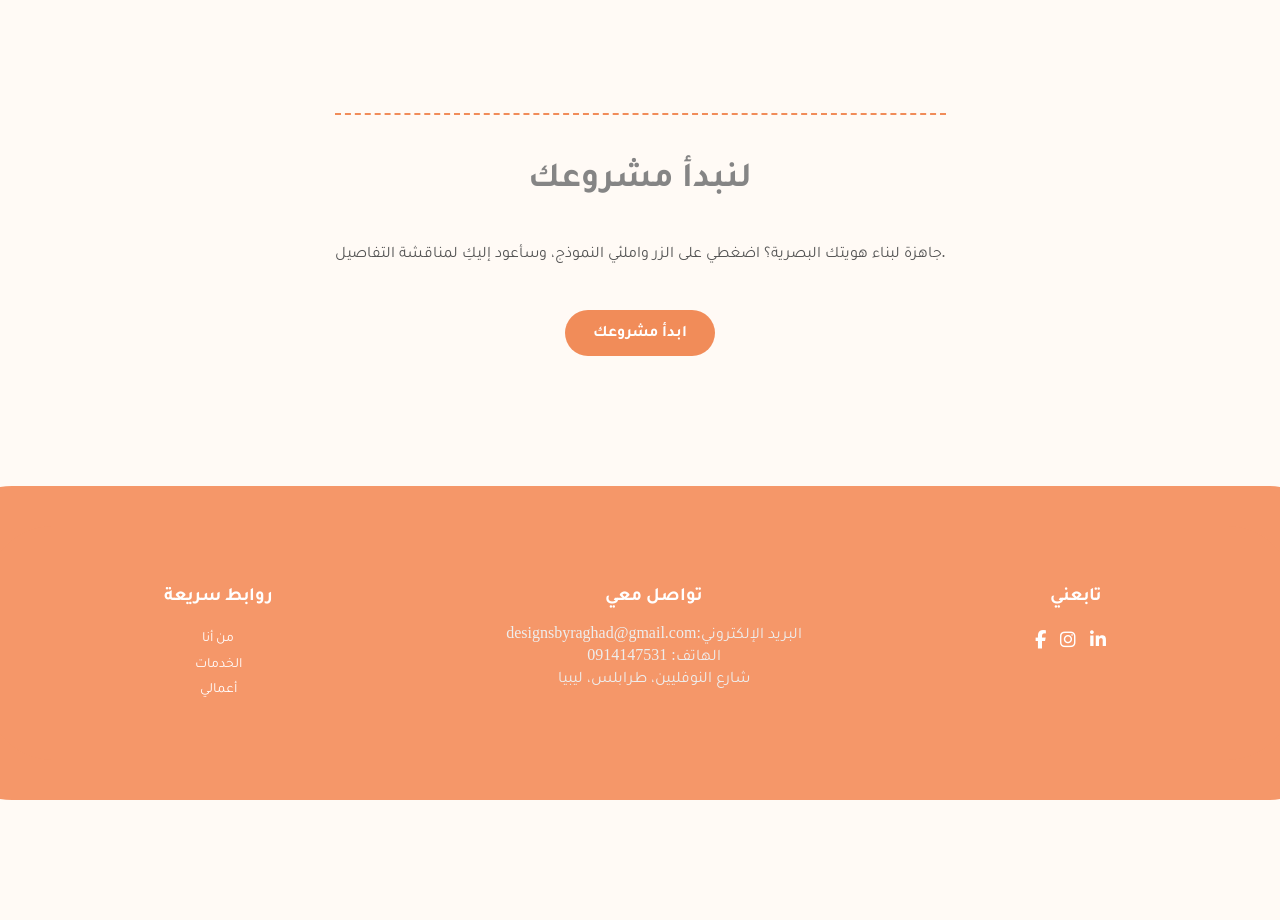
==== commit 21eba4fa: "responsive" ====
--- a/index.html
+++ b/index.html
@@ -22,7 +22,7 @@
     <img src="images/Untitled-2.png" alt="شعار الموقع">
 
   </div>
-  <nav>
+  <nav id="main-nav">
     <a href="#hero">الرئيسية</a>
     <a href="#about">عنّي</a>
     <a href="#portfolio">الأعمال</a>
@@ -30,6 +30,11 @@
     <a href="#packages-section">الخدمات</a>
 
   </nav>
+  <button class="nav-toggle" id="nav-toggle" aria-label="فتح القائمة" aria-expanded="false" aria-controls="main-nav">
+    <span></span>
+    <span></span>
+    <span></span>
+  </button>
 </header>
 
     <!-- all your sections go here -->
@@ -494,6 +499,37 @@
   </footer>
 </section>
 
+<div class="nav-backdrop" id="nav-backdrop"></div>
+
+<script>
+  (function () {
+    var toggle = document.getElementById('nav-toggle');
+    var nav = document.getElementById('main-nav');
+    var backdrop = document.getElementById('nav-backdrop');
+
+    function closeNav() {
+      nav.classList.remove('open');
+      toggle.classList.remove('open');
+      backdrop.classList.remove('open');
+      toggle.setAttribute('aria-expanded', 'false');
+      document.body.classList.remove('nav-open');
+    }
+
+    function toggleNav() {
+      var isOpen = nav.classList.toggle('open');
+      toggle.classList.toggle('open', isOpen);
+      backdrop.classList.toggle('open', isOpen);
+      toggle.setAttribute('aria-expanded', String(isOpen));
+      document.body.classList.toggle('nav-open', isOpen);
+    }
+
+    toggle.addEventListener('click', toggleNav);
+    backdrop.addEventListener('click', closeNav);
+    nav.querySelectorAll('a').forEach(function (link) {
+      link.addEventListener('click', closeNav);
+    });
+  })();
+</script>
 
 </body>
 
--- a/styles.css
+++ b/styles.css
@@ -3,6 +3,9 @@
   box-sizing: border-box;
   margin: 0;
   padding: 0;
+}
+html {
+  overflow-x: hidden;
 }
 body {
   font-family: 'Playfair Display', serif, 'Tajawal' ;
@@ -10,6 +13,13 @@
   display: flex;
   flex-direction: column;
   color: #333;
+  overflow-x: hidden;
+  width: 100%;
+}
+
+img, video {
+  max-width: 100%;
+  height: auto;
 }
 
 
@@ -29,7 +39,7 @@
 
 
 .hero-banner {
-              background-image: url('images/IMG_2189.PNG'); /* الصورة الخلفية - حط الصورة اللي تبيها */
+              background-image: url('images/IMG_2189.jpg'); /* الصورة الخلفية - حط الصورة اللي تبيها */
               background-size: cover; /* تخلي الصورة تعبي الخلفية كلها */
               background-position: center; /* يخلي الصورة تتركز في الوسط */
               display: flex; /* باش نقدر نرتب العناصر اللي داخل */
@@ -49,6 +59,11 @@
             .hero-content .logo img {
               width: 90px; /* العرض متاع الشعار */
               height: 90px; /* الطول متاع الشعار */
+            }
+
+            .logo_hero img {
+              width: min(500px, 60vw);
+              height: auto;
             }
 
             /* تنسيق الشعار اللي فوق في التوب بار  */
@@ -87,6 +102,61 @@
         .topbar nav a:hover {
           color: #f18c59; /* لون يوضح وقت التفاعل */
 }
+
+        .nav-toggle {
+          display: none;
+          flex-direction: column;
+          justify-content: center;
+          align-items: center;
+          gap: 5px;
+          width: 40px;
+          height: 40px;
+          background: transparent;
+          border: none;
+          cursor: pointer;
+          z-index: 30;
+          padding: 0;
+        }
+
+        .nav-toggle span {
+          display: block;
+          width: 26px;
+          height: 3px;
+          background: #fff;
+          border-radius: 2px;
+          transition: transform 0.3s ease, opacity 0.3s ease;
+        }
+
+        .nav-toggle.open span:nth-child(1) {
+          transform: translateY(8px) rotate(45deg);
+        }
+
+        .nav-toggle.open span:nth-child(2) {
+          opacity: 0;
+        }
+
+        .nav-toggle.open span:nth-child(3) {
+          transform: translateY(-8px) rotate(-45deg);
+        }
+
+        .nav-backdrop {
+          display: none;
+          position: fixed;
+          inset: 0;
+          background: rgba(0, 0, 0, 0.4);
+          z-index: 15;
+          opacity: 0;
+          transition: opacity 0.3s ease;
+        }
+
+        .nav-backdrop.open {
+          display: block;
+          opacity: 1;
+        }
+
+        body.nav-open {
+          overflow: hidden;
+        }
 
 
 
@@ -689,3 +759,240 @@
                     transform: scale(1.05);
 }
 
+/* ==========================================================================
+   Responsive / Mobile
+   ========================================================================== */
+
+/* Tablets and small laptops */
+@media (max-width: 1024px) {
+  .video-showcase {
+    padding: 40px 50px;
+  }
+
+  .projects-grid {
+    gap: 50px;
+  }
+}
+
+/* Tablets / large phones - nav collapses into hamburger menu here */
+@media (max-width: 860px) {
+  .topbar {
+    padding: 20px 24px;
+  }
+
+  .nav-toggle {
+    display: flex;
+  }
+
+  .topbar nav {
+    position: fixed;
+    top: 0;
+    right: 0;
+    height: 100vh;
+    height: 100dvh;
+    width: min(78vw, 300px);
+    margin: 0;
+    padding: 100px 2rem 2rem;
+    background: rgba(30, 26, 23, 0.97);
+    flex-direction: column;
+    align-items: flex-start;
+    gap: 1.75rem;
+    transform: translateX(100%);
+    transition: transform 0.35s ease;
+    z-index: 20;
+  }
+
+  .topbar nav.open {
+    transform: translateX(0);
+  }
+
+  .topbar nav a {
+    margin-left: 0;
+    font-size: 1.15rem;
+  }
+}
+
+/* Phones */
+@media (max-width: 768px) {
+  .hero-banner {
+    height: 100vh;
+    height: 100dvh;
+  }
+
+  .about-section {
+    padding: 3rem 1.25rem;
+  }
+
+  .about-text h3 {
+    font-size: 1.8rem;
+  }
+
+  .about-text p {
+    font-size: 1rem;
+  }
+
+  .about-stats {
+    gap: 1.5rem;
+  }
+
+  .projects-section {
+    padding: 40px 20px;
+  }
+
+  .projects-grid {
+    gap: 30px;
+  }
+
+  .project-box {
+    width: 100%;
+    max-width: 380px;
+  }
+
+  /* Hover-only descriptions don't work on touch devices, so show them by default */
+  .description {
+    max-height: none;
+    opacity: 1;
+    padding: 15px 10px;
+  }
+
+  .video-showcase {
+    flex-direction: column;
+    padding: 30px 20px;
+    gap: 20px;
+  }
+
+  .video-grid {
+    grid-template-columns: repeat(2, minmax(120px, 1fr));
+    gap: 16px;
+    padding: 0;
+    width: 100%;
+    max-width: 420px;
+  }
+
+  .phone-frame {
+    width: 100%;
+    height: auto;
+    aspect-ratio: 2 / 3;
+  }
+
+  .content-text {
+    max-width: 100%;
+    text-align: center;
+    padding: 0;
+  }
+
+  .content-text h2 {
+    font-size: 1.6rem;
+  }
+
+  .content-text p {
+    font-size: 1.05rem;
+  }
+
+  .skills-section {
+    padding: 40px 16px;
+  }
+
+  .skills-container {
+    flex-wrap: wrap;
+    justify-content: center;
+    gap: 18px;
+  }
+
+  .skill-card {
+    width: 120px;
+    height: 170px;
+  }
+
+  .design-packages-text-intro {
+    padding: 30px 20px;
+    border-radius: 30px;
+    text-align: center;
+    justify-content: center;
+  }
+
+  .text-content h2 {
+    font-size: 1.7rem;
+  }
+
+  .text-content p {
+    font-size: 1.05rem;
+  }
+
+  .packages-button {
+    padding-top: 20px;
+  }
+
+  .work-process-section {
+    padding: 30px 16px;
+  }
+
+  .footer {
+    border-radius: 30px;
+    padding: 30px 20px;
+  }
+
+  .footer-container {
+    flex-direction: column;
+    align-items: center;
+    text-align: center;
+  }
+
+  .footer-column {
+    margin: 12px 0;
+  }
+
+  .call-to-action h2 {
+    font-size: 1.7rem;
+  }
+}
+
+/* Small phones */
+@media (max-width: 480px) {
+  .topbar {
+    padding: 16px 18px;
+  }
+
+  .logo img {
+    width: 56px;
+    height: 48px;
+  }
+
+  .logo_hero img {
+    width: 75vw;
+  }
+
+  .about-text h3 {
+    font-size: 1.5rem;
+  }
+
+  .about-stats {
+    gap: 1rem;
+    font-size: 0.95rem;
+  }
+
+  .project-box {
+    aspect-ratio: 3 / 4;
+  }
+
+  .video-grid {
+    grid-template-columns: repeat(2, minmax(100px, 1fr));
+    gap: 12px;
+  }
+
+  .skill-card {
+    width: 100px;
+    height: 150px;
+  }
+
+  .icon-img {
+    width: 44px;
+  }
+
+  .section-title,
+  .call-to-action h2,
+  .text-content h2 {
+    font-size: 1.5rem;
+  }
+}
+
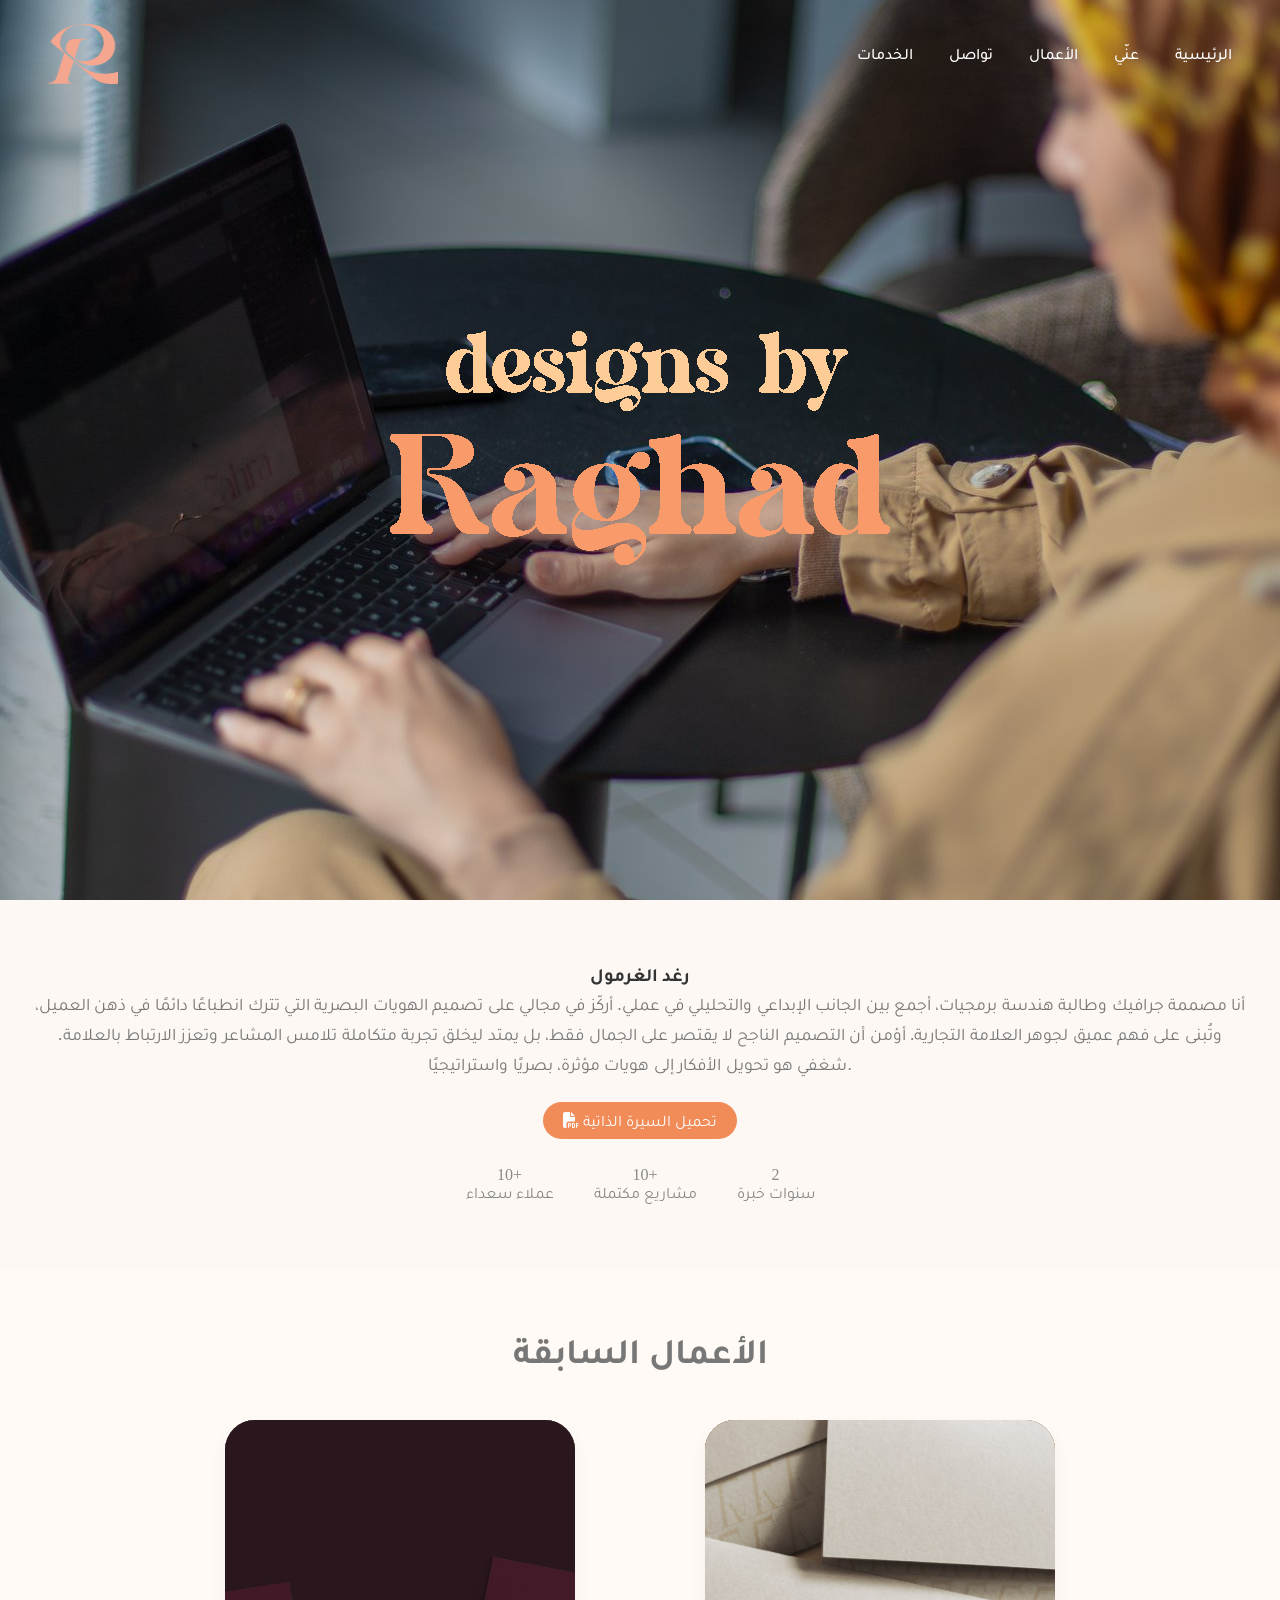
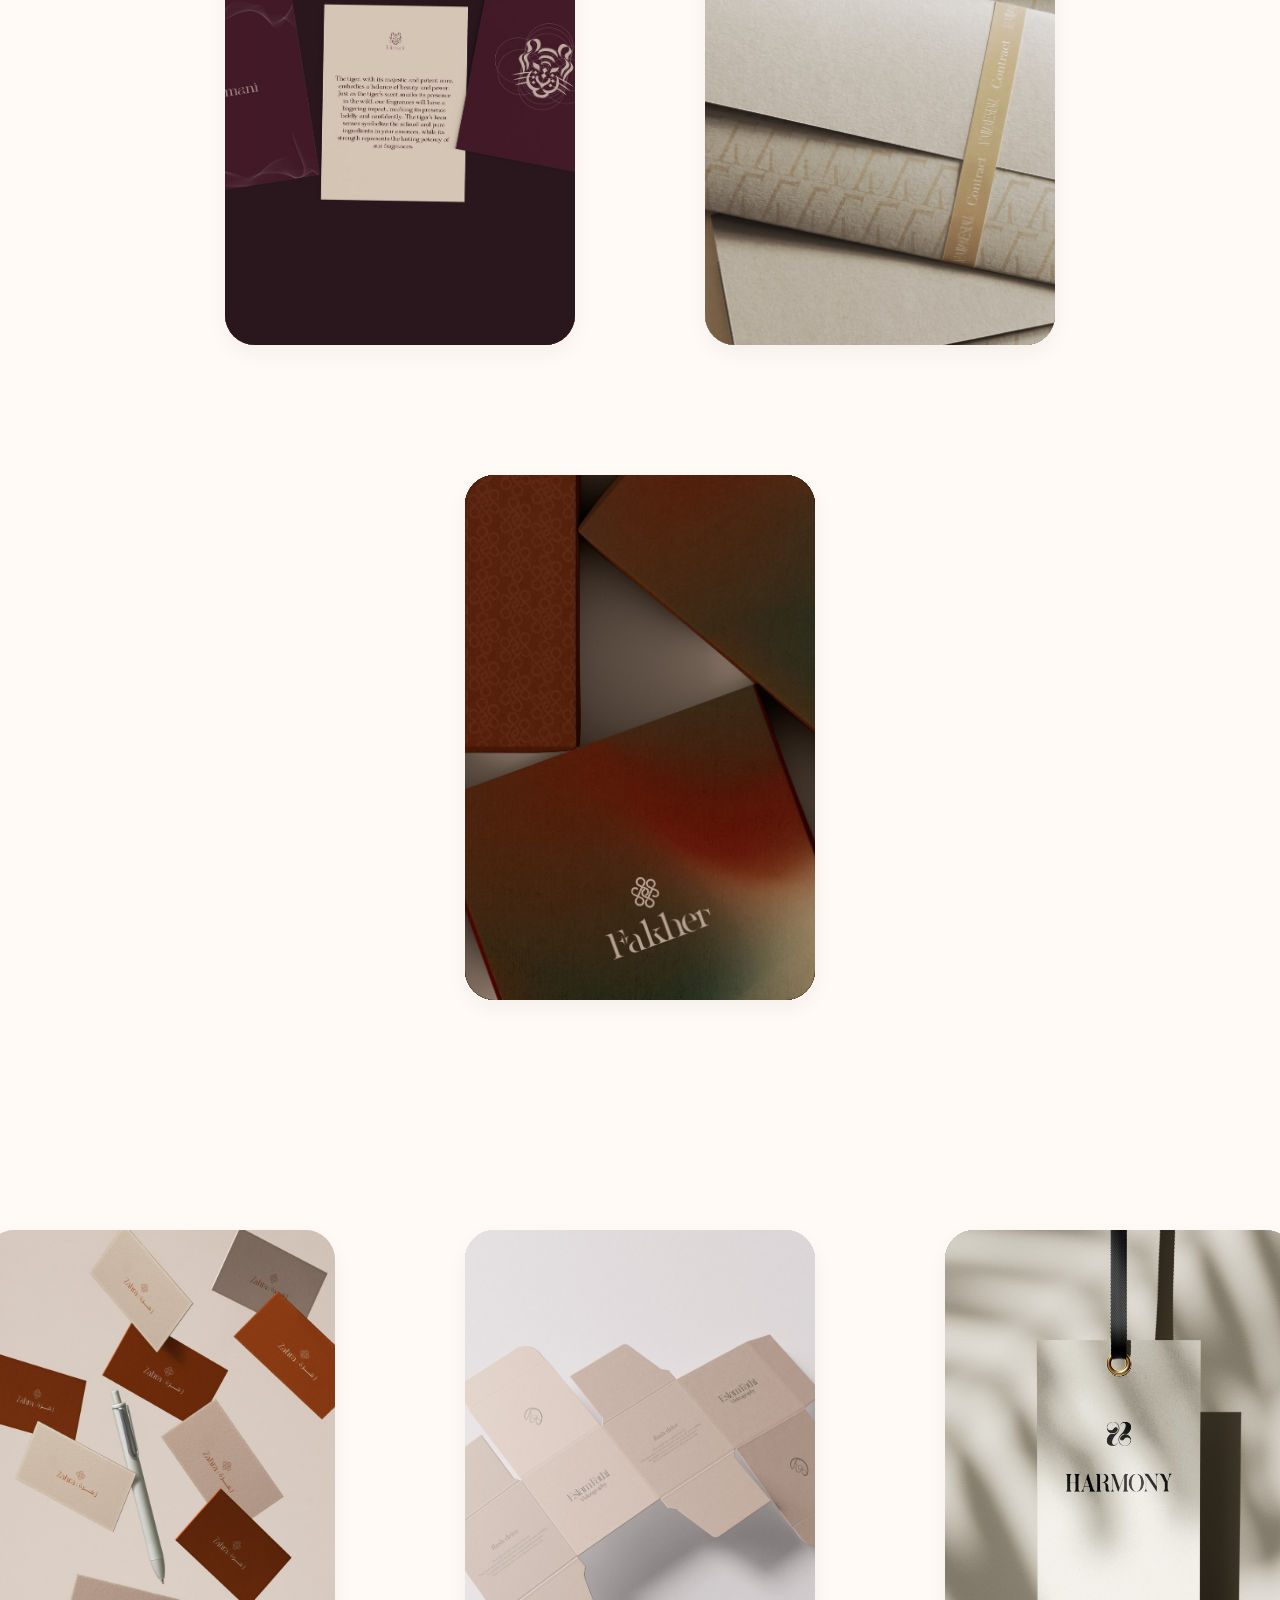
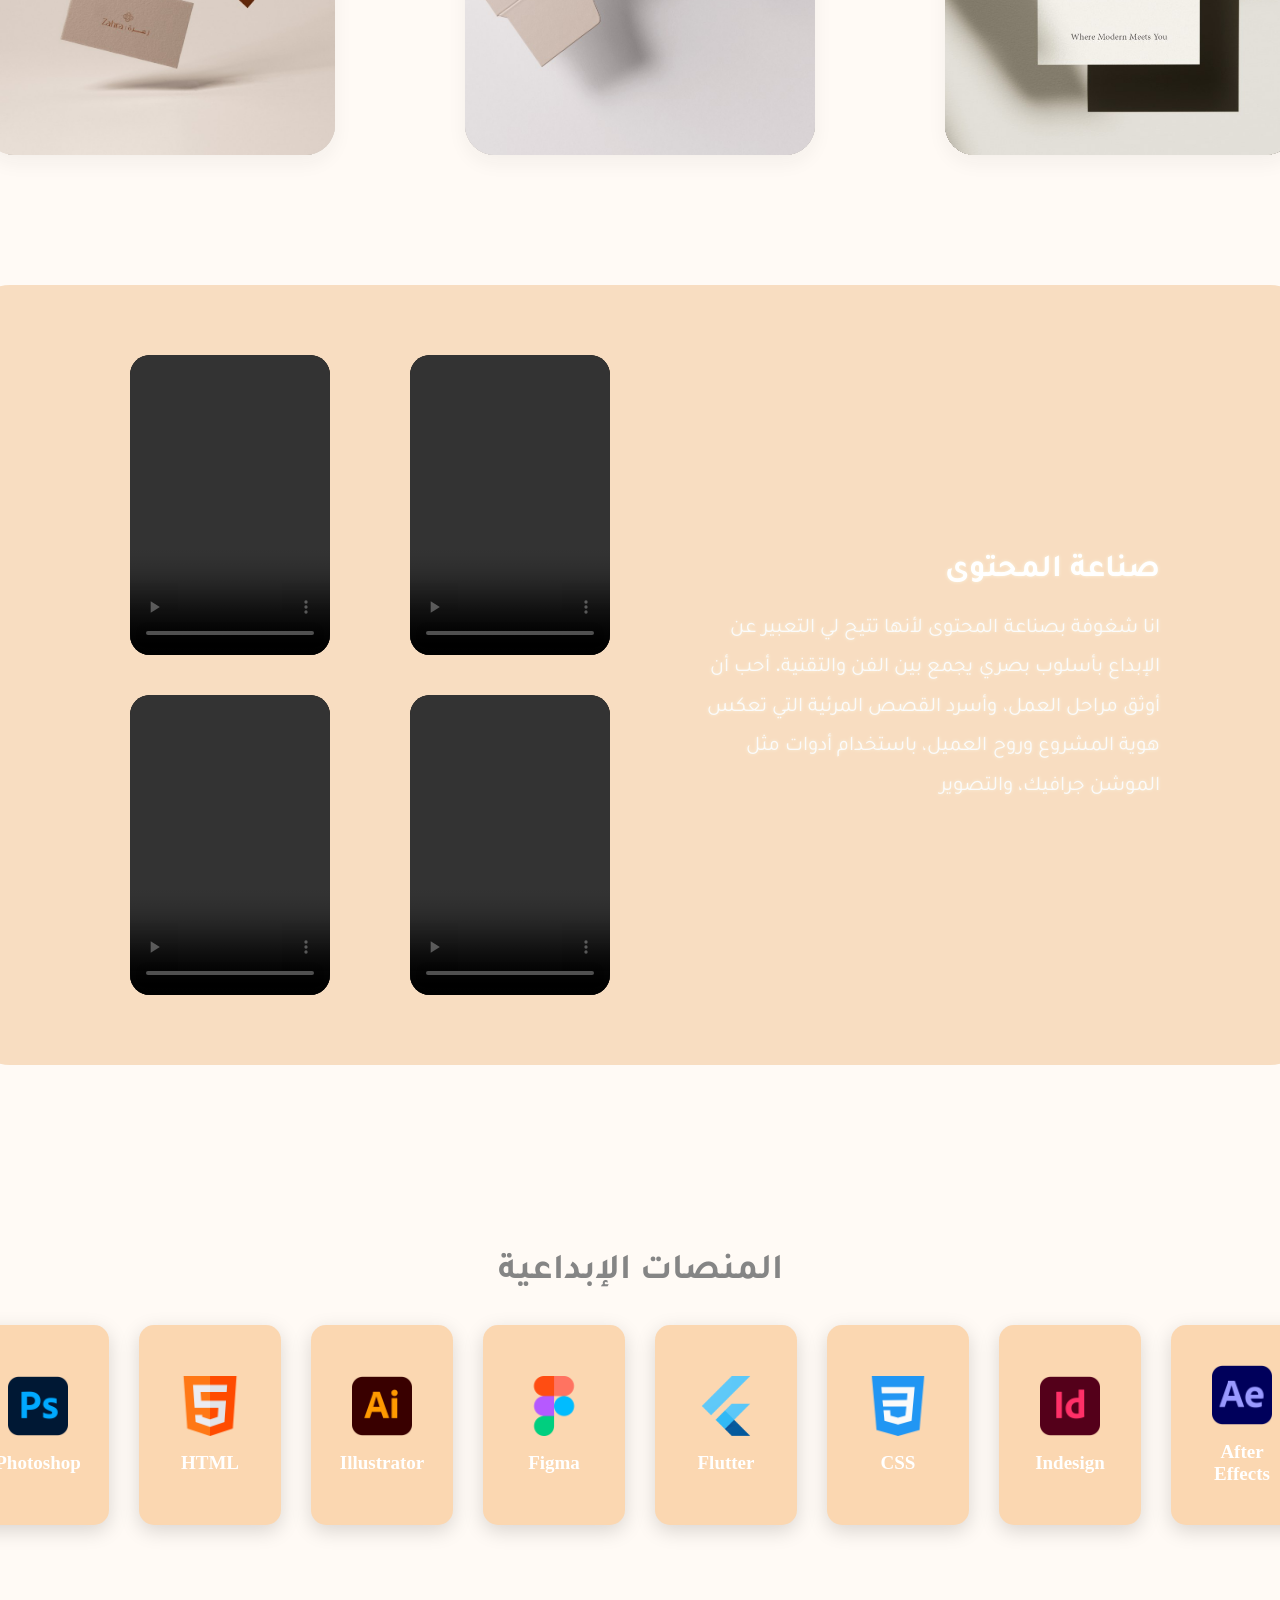
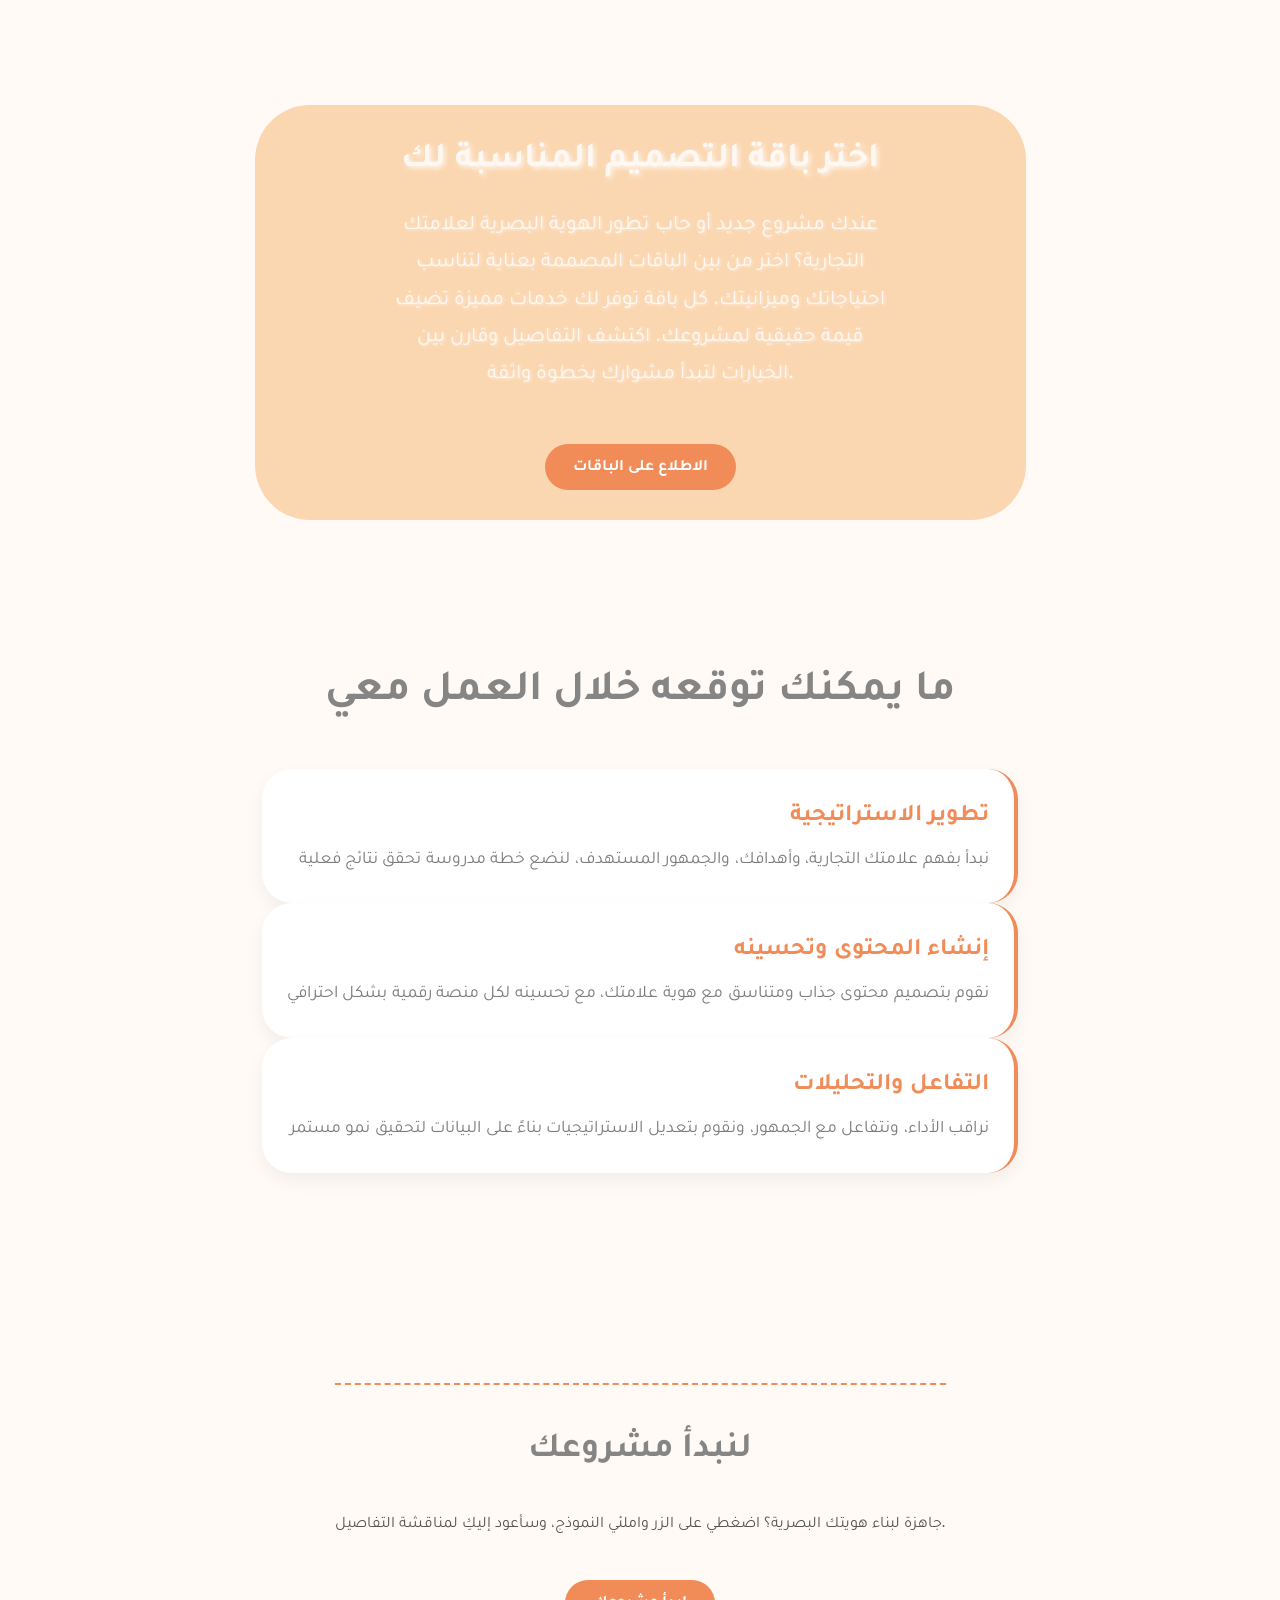
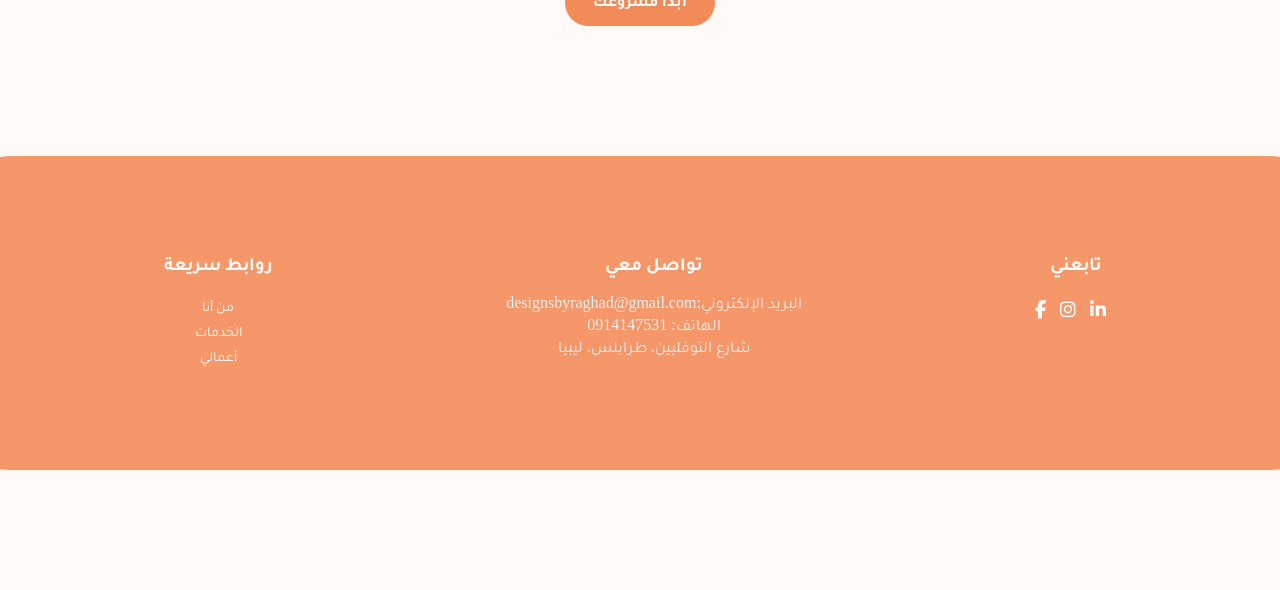
==== commit 7c94e998: "j" ====
--- a/index.html
+++ b/index.html
@@ -431,23 +431,7 @@
               <p>نراقب الأداء، ونتفاعل مع الجمهور، ونقوم بتعديل الاستراتيجيات بناءً على البيانات لتحقيق نمو مستمر</p>
             </div>
 
-           <div class="call-to-action">
-              <h2>جاهز للانطلاق لمستوى أعلى؟ </h2>
-              <p class="note">
-                غير متأكد من الباقة المناسبة لنشاطك؟ لا مشكلة<br>
-                يمكننا مناقشة التفاصيل معًا لنصمم لك باقة تلائم احتياجاتك بدقة
-              </p>
-              <a href="https://forms.gle/2AmFXRpHBomiihF49" class="btn book-call" target="_blank">احجز جلسة استشارية</a>
-</div>
           </section>
-
-
-
-
-
-
-
-
 
 
 <!-- Contact Section (leads go to the Odoo form) -->
@@ -457,8 +441,8 @@
     <p class="note">
       جاهزة لبناء هويتك البصرية؟ اضغطي على الزر واملئي النموذج، وسأعود إليكِ لمناقشة التفاصيل.
     </p>
-    <!-- ▼ استبدلي ODOO_FORM_URL_HERE برابط نموذج التواصل من Odoo بعد نشره ▼ -->
-    <a href="ODOO_FORM_URL_HERE" class="btn book-call" target="_blank" rel="noopener">ابدأ مشروعك</a>
+    <!-- زر التواصل موصول بنموذج Odoo مع وسم المصدر (portfolio) لتتبّع مصدر العميل -->
+    <a href="https://edu-slt.odoo.com/services?utm_source=portfolio&utm_medium=website" class="btn book-call" target="_blank" rel="noopener">ابدأ مشروعك</a>
   </div>
 </section>
 
